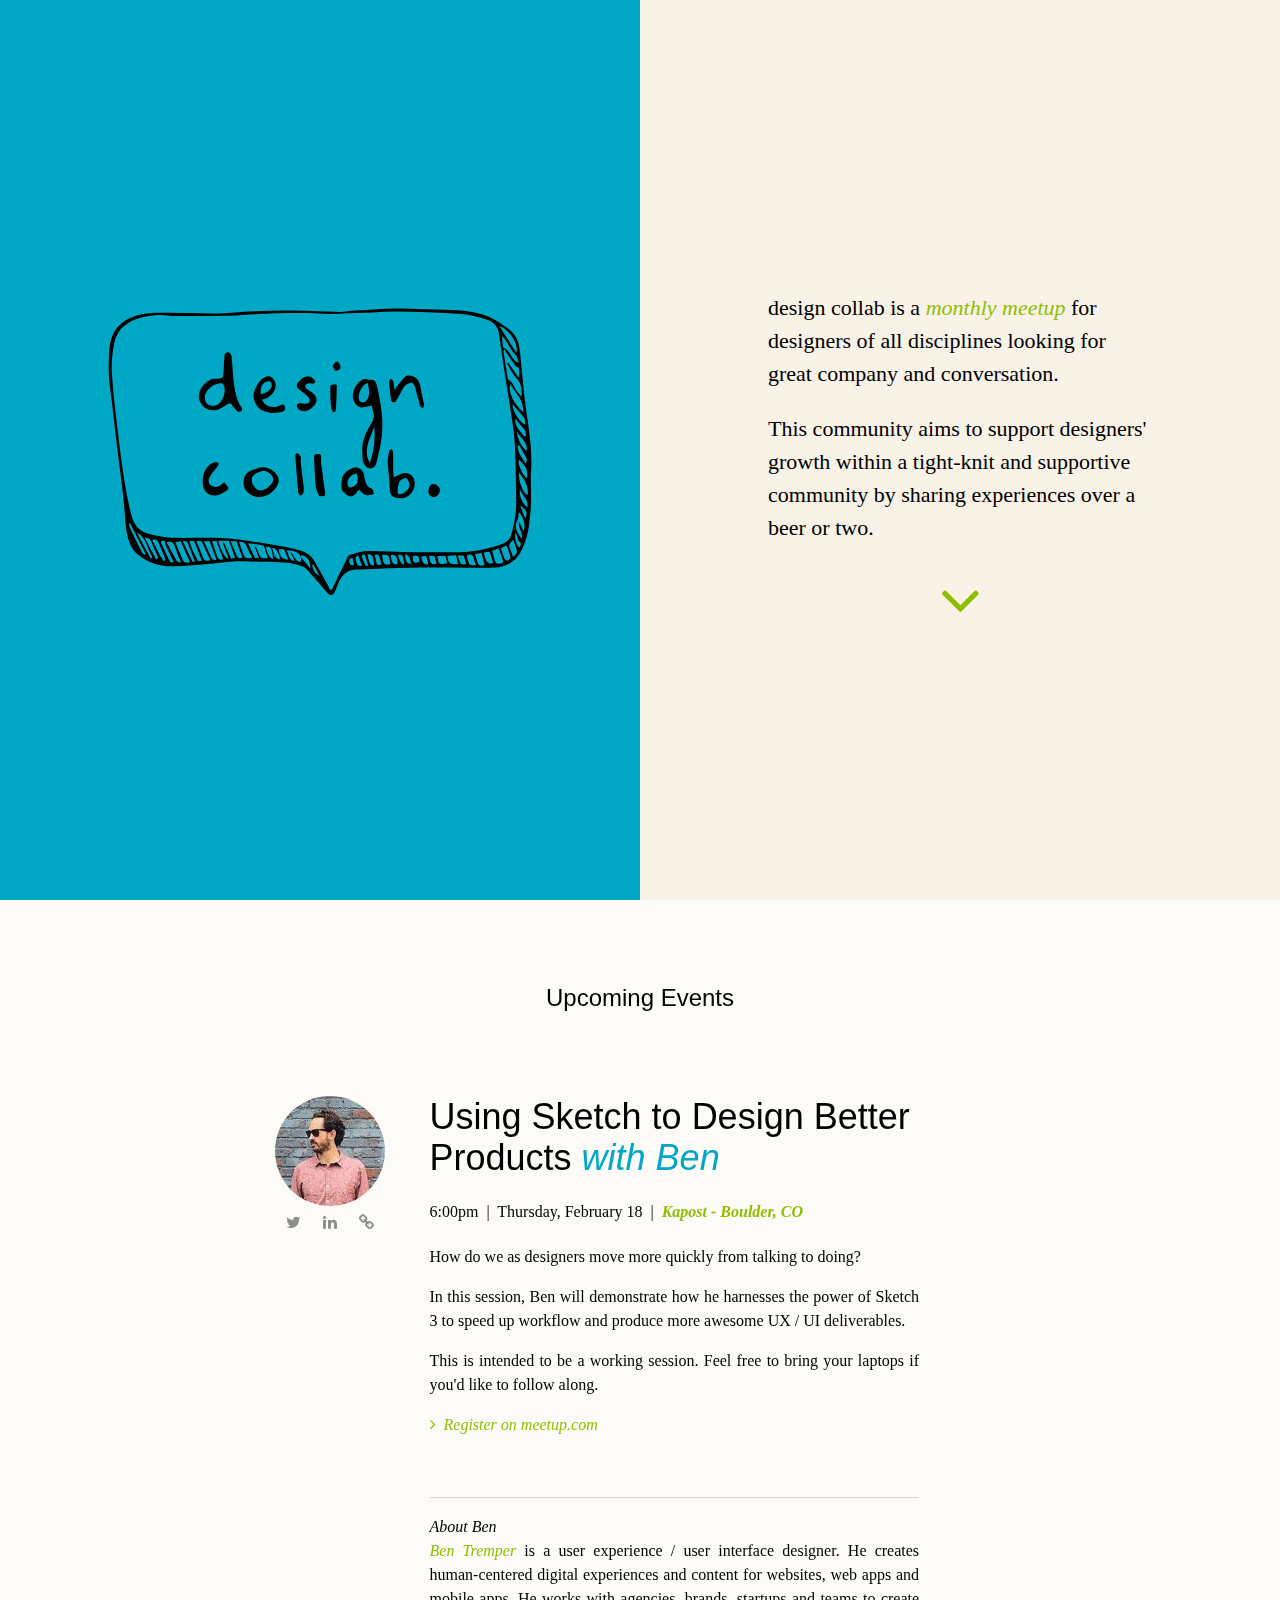
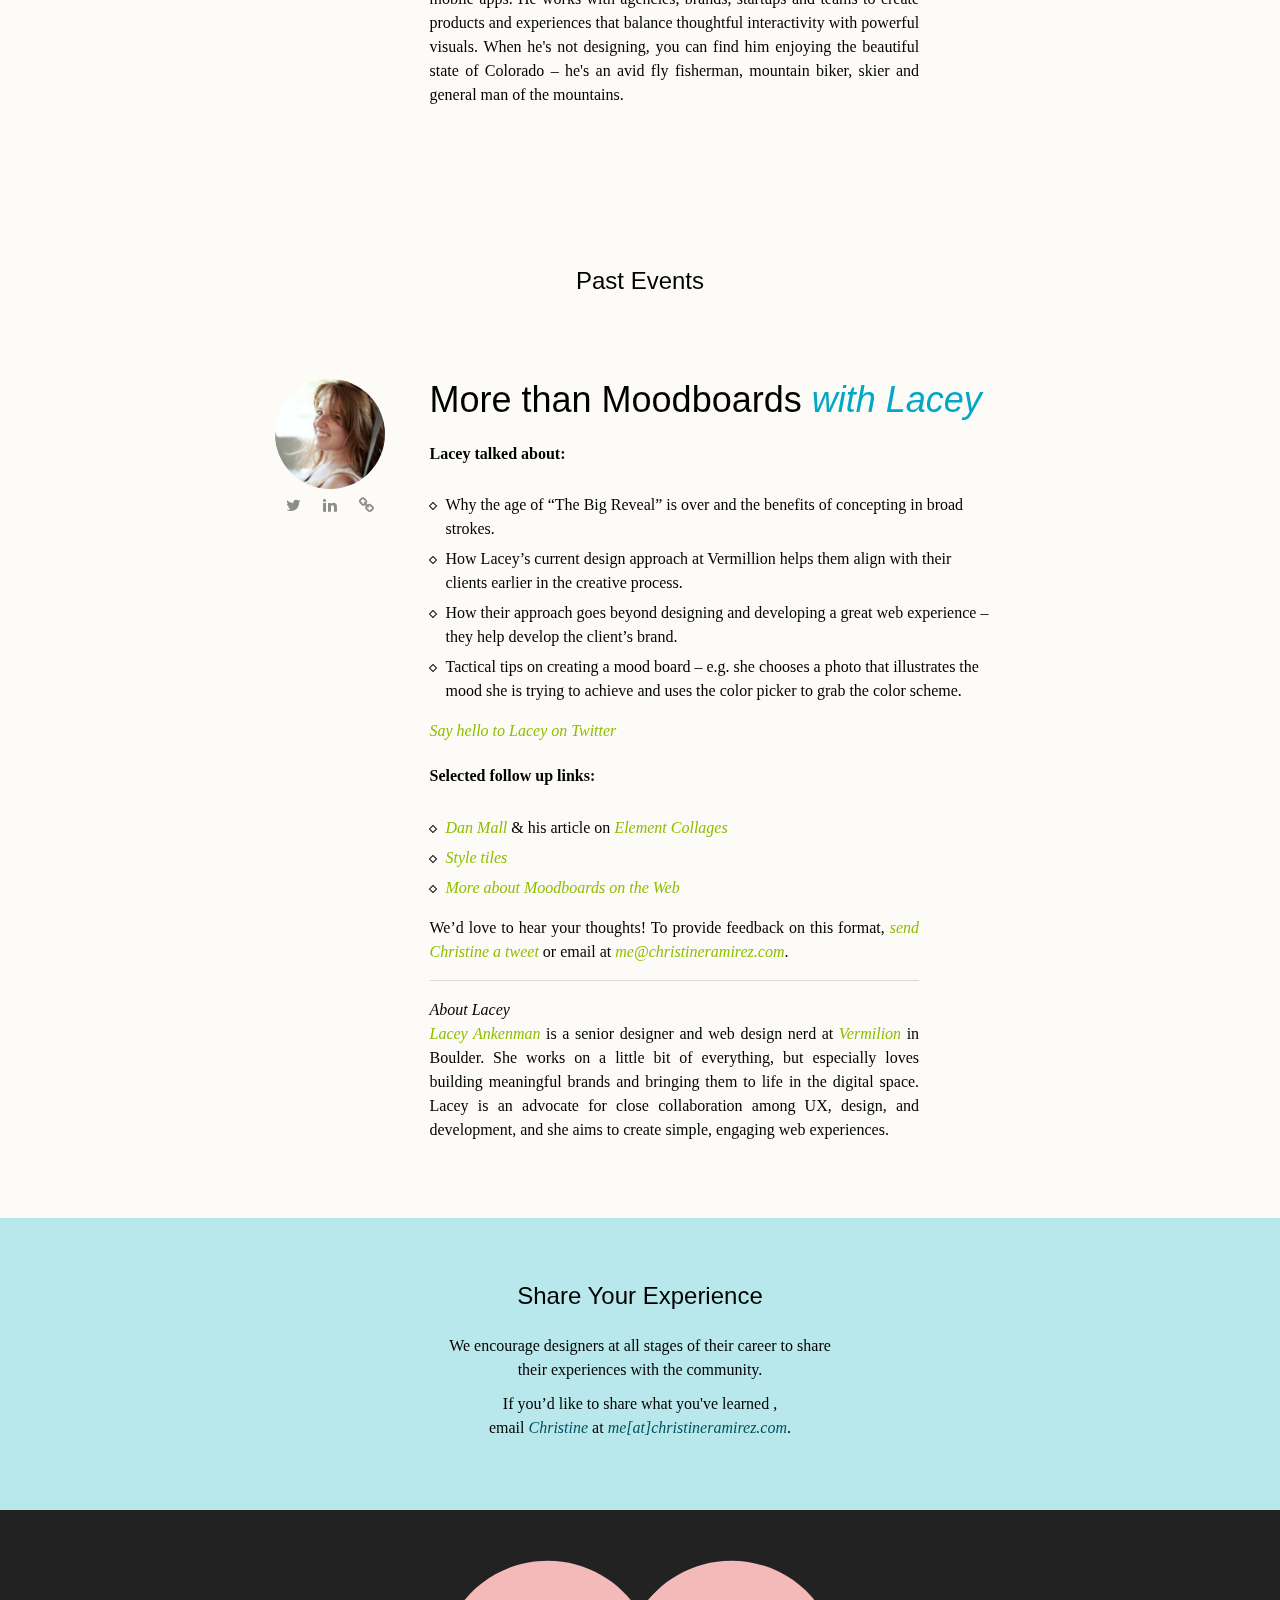
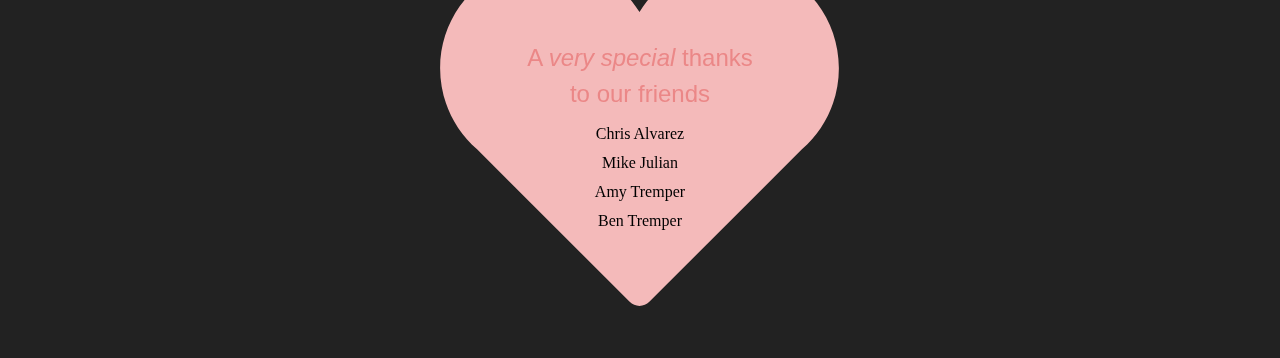
==== index.html @ 177f17eb "Post-event updates 1" ====
<!doctype html>
<html class="no-js" lang="">
    <head>
        <meta charset="utf-8">
        <meta http-equiv="x-ua-compatible" content="ie=edge">
        <title>design collab | great company &amp; conversation</title>
        <meta name="description" content="design collab is a monthly meetup for designers of all disciplines in the Boulder/Denver area looking for great company and conversation. This community aims to support designers' growth within a tight-knit and supportive community by sharing experiences over a beer or two.">
        <meta name="viewport" content="width=device-width, initial-scale=1">

        <link rel="stylesheet" href="css/vendor/normalize.min.css">
        <link rel="stylesheet" href="css/main.css">
        <link rel="stylesheet" href="https://maxcdn.bootstrapcdn.com/font-awesome/4.5.0/css/font-awesome.min.css">
        <link rel="stylesheet" href="css/vendor/jquery.fullPage.css">
        <link rel="icon" type="image/png" href="favicon.png" />

        <script src="https://use.typekit.net/rah0zye.js"></script>
        <script>try{Typekit.load({ async: true });}catch(e){}</script>

        <script src="js/vendor/modernizr-2.8.3.min.js"></script>

    </head>
    <body>
        <!--[if lt IE 8]>
            <p class="browserupgrade">You are using an <strong>outdated</strong> browser. Please <a href="http://browsehappy.com/">upgrade your browser</a> to improve your experience.</p>
        <![endif]-->

      <header class="sticky-guy visuallyhidden">
        <div class="dc-logo-sm"><img src="img/logo_designcollab_sm.svg" alt="design collab"/></div>
        <div class="meetup">
          <a href="" target="_blank">Join us on meetup.com<i class="fa fa-angle-right"></i></a>
        </div>

      </header>

      <div id="fullpage">
        <header class="section">
          <div id="dc-logo-lg"></div>
          <div id="dc-mission">
            <div class="valign">
              <p>design collab is a <a href="http://www.meetup.com/designcollab/" target="_blank">monthly meetup</a> for designers of all disciplines looking for great company and conversation.</p>
              <p>This community aims to support designers' growth within a tight-knit and supportive community by sharing experiences over a beer or two.</p>
              <a href="#schedule-list"><i class="fa fa-angle-down fa-3x"></i></a>
              </div>
          </div>
        </header>

        <div class="schedule">
          <h2 id="schedule-list">Upcoming Events</h2>

          <!-- Ben Tremper -->
          <div class="event-wrapper">
            <div class="speaker-info">
              <div class="speaker-img"><img src="img/speaker_tremper.jpeg" alt="Ben Tremper" title="Ben Tremper" width="113" height="113"></div>
              <ul class="speaker-elsewhere">
                <li><a href="https://twitter.com/bentremper?lang=en" target="_blank"><i class="fa fa-twitter" title="Twitter"></i></a></li>
                <li><a href="https://www.linkedin.com/in/bentremper" target="_blank"><i class="fa fa-linkedin" title="LinkedIn"></i></a></li>
                <li><a href="http://www.bentremper.com/" target="_blank"><i class="fa fa-link" title="Personal Site"></i></a></li>
                <!-- <li><a href="mailto:bentremper@gmail.com"><i class="fa fa-envelope" title="Email"></i></a></li> -->
              </ul>
            </div>
            <div class="event-info">
              <h3>Using Sketch to Design Better Products <span>with Ben</span></h3>
              <h4>6:00pm&nbsp;  |&nbsp; Thursday, February 18&nbsp;  |&nbsp;  <a href="https://goo.gl/maps/B1B1ngis19t" target="_blank">Kapost - Boulder, CO</a></h4>

              <p>How do we as designers move more quickly from talking to doing?</p>

              <p>In this session, Ben will demonstrate how he harnesses the power of Sketch 3 to speed up workflow and produce more awesome UX / UI deliverables.</p>

              <p>This is intended to be a working session. Feel free to bring your laptops if you'd like to follow along.</p>

              <p><a href="http://www.meetup.com/designcollab/events/227975024/" target="_blank" class="btn-register"><i class="fa fa-angle-right">  </i>Register on meetup.com</a></p>

              <hr />
              <h5>About Ben</h5>
              <p class="clear-margin-top"><a href="http://www.bentremper.com/" target="_blank">Ben Tremper</a> is a user experience / user interface designer. He creates human-centered digital experiences and content for websites, web apps and mobile apps. He works with agencies, brands, startups and teams to create products and experiences that balance thoughtful interactivity with powerful visuals. When he's not designing, you can find him enjoying the beautiful state of Colorado – he's an avid fly fisherman, mountain biker, skier and general man of the mountains.</p>
            </div>
          </div>

          <!-- Brian Haveri -->
          <!-- <div class="event-wrapper bg-strawberries">
            <div class="speaker-info">
              <div class="speaker-img"><img src="img/speaker_brian.png" alt="Brian Haveri" title="Brian Haveri" width="113" height="113"></div>
                <ul class="speaker-elsewhere">
                  <li><a href="https://twitter.com/brianhaveri" target="_blank"><i class="fa fa-twitter" title="Twitter"></i></a></li>
                  <li><a href="https://www.linkedin.com/in/haveri" target="_blank"><i class="fa fa-linkedin" title="LinkedIn"></i></a></li>
                  <li><a href="#" target="_blank"><i class="fa fa-link" title="Personal Site"></i></a></li>
                  <li><a href="mailto:"><i class="fa fa-envelope" title="Email"></i></a></li>
                </ul>
              </div>
              <div class="event-info">
                <h3 class="tbd-event">Event theme is currently baking.</h3>
                <h4>Thursday, March 24&nbsp;  |&nbsp;  TBD</h4>
                <p>Lorem ipsum dolor sit amet, consectetur adipiscing elit. In venenatis placerat lacus eget cursus. Suspendisse hendrerit aliquet faucibus.</p>
                <h5>About Brian</h5>
                <p class="clear-margin-top">Lorem ipsum dolor sit amet, consectetur adipiscing elit. In venenatis placerat lacus eget cursus. Suspendisse hendrerit aliquet faucibus.</p>
              </div>
          </div> --><!--end .event-wrapper -->
        </div><!--end .schedule -->

        <h2 id="schedule-list">Past Events</h2>

        <!-- Lacey Ankenman -->
        <div class="event-wrapper">
          <div class="speaker-info">
            <div class="speaker-img"><img src="img/speaker_lacey.jpeg" alt="Lacey Ankenman" title="Lacey Ankenman" width="113" height="113"></div>
            <ul class="speaker-elsewhere">
              <li><a href="https://twitter.com/laceydesign" target="_blank"><i class="fa fa-twitter" title="Twitter"></i></a>  </li>
              <li><a href="https://www.linkedin.com/in/lacey-ankenman-29392252" target="_blank"><i class="fa fa-linkedin" title="LinkedIn"></i></a></li>
              <li><a href="http://www.laceydesign.com/" target="_blank"><i class="fa fa-link" title="Personal Site"></i></a>
              <!-- <li><a href="mailto:"><i class="fa fa-envelope" title="Email"></i></a></li> -->
            </ul>
          </div>
          <div class="event-info">
            <h3>More than Moodboards <span>with Lacey</span></h3>

            <h4 class="strong">Lacey talked about:</h4>
            <ul class="diamond">
              <li>Why the age of “The Big Reveal” is over and the benefits of concepting in broad strokes.</li>
              <li>How Lacey’s current design approach at Vermillion helps them align with their clients earlier in the creative process.</li> 
              <li>How their approach goes beyond designing and developing a great web experience – they help develop the client’s brand.</li>
              <li>Tactical tips on creating a mood board – e.g. she chooses a photo that illustrates the mood she is trying to achieve and uses the color picker to grab the color scheme.</li>
            </ul>
            <p><a href="https://twitter.com/laceydesign" target="_blank">Say hello to Lacey on Twitter</a></p>
            <h4 class="strong">Selected follow up links:</h4>
            <ul class="diamond">
              <li><a href="http://www.danmall.com" target="_blank">Dan Mall</a> &amp; his article on <a href="http://danielmall.com/articles/rif-element-collages/" target="_blank">Element Collages</a></li>
              <li><a href="http://styletil.es/" target="_blank">Style tiles</a></li>
              <li><a href="http://www.creativebloq.com/graphic-design/mood-boards-812470" target="_blank">More about Moodboards on the Web</a></li>
            </ul>
            <p>We’d love to hear your thoughts! To provide feedback on this format, <a href="https://twitter.com/stylefunky" target="_blank">send Christine a tweet</a> or email at <a href="mailto:me@christineramirez.com" target="_blank">me@christineramirez.com</a>.</p>
            <hr />
            <h5>About Lacey</h5>
            <p class="clear-margin-top"><a href="http://www.laceydesign.com/" target="_blank">Lacey Ankenman</a> is a senior designer and web design nerd at <a href="http://www.vermilion.com/" target="_blank">Vermilion</a> in Boulder. She works on a little bit of everything, but especially loves building meaningful brands and bringing them to life in the digital space. Lacey is an advocate for close collaboration among UX, design, and development, and she aims to create simple, engaging web experiences.</p>

          </div>
        </div>

        <div class="share-yours">
          <h2>Share Your Experience</h2>
          <p>We encourage designers at all stages of their career to share their experiences with the community.</p>
          <p>If you’d like to share what you've learned , <br />email <a href="http://www.twitter.com/stylefunky" target="_blank">Christine</a> at <a href="mailto:me@christineramirez.com">me[at]christineramirez.com</a>. </p>
        </div>

        <div class="special-thanks">
          <h2>A <span class="italic">very special</span> thanks to our friends</h2>
          <div class="friends-list">
            <hr />
            <ul>
              <li>Chris Alvarez</li>
              <li>Mike Julian</li>
              <li>Amy Tremper</li>
              <li>Ben Tremper</li>
            </ul>
            <hr />
          </div>
        </div>
    </div><!--end #fullpage -->

    <script src="https://ajax.googleapis.com/ajax/libs/jquery/1.11.3/jquery.min.js"></script>
    <script>window.jQuery || document.write('<script src="js/vendor/jquery-1.11.3.min.js"><\/script>')</script>
    <script type="text/javascript" src="js/vendor/jquery.fullPage.min.js"></script>
    <script type="text/javascript">
      $(document).ready(function() {
        $('#fullpage').fullpage({
        responsiveHeight: 600,
        autoScrolling: false,
        fitToSection: false
        });
      });
    </script>
    <script src="js/plugins.js"></script>
    <script src="js/main.js"></script>

    <script>
      (function(b,o,i,l,e,r){b.GoogleAnalyticsObject=l;b[l]||(b[l]=
      function(){(b[l].q=b[l].q||[]).push(arguments)});b[l].l=+new Date;
      e=o.createElement(i);r=o.getElementsByTagName(i)[0];
      e.src='https://www.google-analytics.com/analytics.js';
      r.parentNode.insertBefore(e,r)}(window,document,'script','ga'));
      ga('create','UA-71807936-1','auto');ga('send','pageview');
    </script>
    </body>
</html>
---- css/main.css ----
html {
  font-size: 62.5%;
  line-height: 1.4; }

h1, h2, h4 {
  font-family: "soleil", Helvetica, Arial, sans-serif; }

h1 {
  font-size: 4.2rem;
  line-height: 1.25; }

h2 {
  font-size: 2.4rem;
  text-align: center;
  font-weight: 400; }

h3 {
  font-size: 3.6rem;
  font-family: "ff-tisa-sans-web-pro", Helvetica, Arial, sans-serif;
  line-height: 1.15; }

h4 {
  font-size: 1.6rem;
  font-family: "ff-tisa-web-pro", Georgia, Times, serif;
  font-weight: 400; }

h5 {
  font-size: 1.6rem;
  font-weight: 400;
  font-style: italic; }

body {
  font-family: "ff-tisa-web-pro", Georgia, Times, serif;
  font-size: 1.6rem; }

i {
  margin-right: 8px; }

.strong {
  font-weight: 600; }

ul {
  list-style: none;
  margin: 0;
  padding: 0; }

ul.diamond {
  margin: 0;
  padding: 0 1em;
  list-style: none; }
  ul.diamond li:before {
    position: relative;
    content: "";
    display: block;
    height: 4px;
    width: 4px;
    -moz-transform: rotate(45deg);
    -webkit-transform: rotate(45deg);
    -ms-transform: rotate(45deg);
    -o-transform: rotate(45deg);
    border: 1px solid #101010;
    left: -1em;
    top: 1em; }

/*! HTML5 Boilerplate v5.0 | MIT License | http://h5bp.com/ */
::-moz-selection {
  background: #f3ea41;
  color: #222;
  text-shadow: none; }

::selection {
  background: #f3ea41;
  color: #222;
  text-shadow: none; }

hr {
  display: block;
  height: 1px;
  border: 0;
  border-top: 1px solid rgba(140, 140, 140, 0.3);
  margin: 1em 0;
  padding: 0; }

audio,
canvas,
iframe,
img,
svg,
video {
  vertical-align: middle; }

fieldset, figure {
  border: 0;
  margin: 0;
  padding: 0; }

textarea {
  resize: vertical; }

.browserupgrade {
  margin: 0.2em 0;
  background: #ccc;
  color: #000;
  padding: 0.2em 0; }

:focus {
  outline: #ccc; }

a {
  text-decoration: none; }

body {
  background-color: #fdfbf7;
  line-height: 1.5; }

.sticky-guy {
  z-index: 50;
  width: 100%;
  height: 60px;
  position: fixed;
  top: 0;
  left: 0;
  text-align: center;
  transition: 0.2s top cubic-bezier(0.3, 0.73, 0.3, 0.74); }
  .sticky-guy .dc-logo-sm {
    background-color: #00A8C6;
    width: 50%;
    float: left;
    height: 100%; }
    .sticky-guy .dc-logo-sm img {
      margin: 2rem auto 0; }
  .sticky-guy .meetup {
    background-color: #F9F2E7;
    width: 50%;
    float: left;
    height: 100%; }
    .sticky-guy .meetup a {
      display: block;
      font-weight: normal;
      color: #101010;
      font-size: 1.4rem;
      line-height: 6rem;
      width: 100%;
      height: 100%; }
    .sticky-guy .meetup a:hover {
      color: #00A8C6; }
    .sticky-guy .meetup i {
      margin: 0 0 0 1rem; }

.wrapper {
  width: 90%;
  margin: 0 5%; }

a {
  color: #8FBE00;
  font-style: italic; }
  a:hover {
    transition: color 0.3s ease-in-out;
    -moz-transition: color 0.3s ease-in-out;
    -webkit-transition: color 0.3s ease-in-out;
    color: #00A8C6; }

.btn-primary {
  border: 2px solid gold;
  background-color: none;
  -webkit-border-radius: 3px;
  -moz-border-radius: 3px;
  border-radius: 3px;
  padding: 8px 20px;
  font-size: 13px;
  color: gold;
  text-decoration: none;
  transition: background 0.25s ease-in-out;
  -moz-transition: background 0.25s ease-in-out;
  -webkit-transition: background 0.25s ease-in-out; }
  .btn-primary:hover {
    background-color: #f3ea41;
    color: #222;
    border-color: #f3ea41; }
  .btn-primary:active {
    background-color: #dacf0e; }

.btn-register {
  margin-bottom: 60px;
  display: block; }

.disabled-link, .disabled-link:hover {
  color: #8c8c8c; }

.bg-watermelon {
  background: #fff url("../img/bg_watermelon.png") repeat;
  /*   background-size: 800px auto;  */ }

.bg-pineapples {
  background: #fff url("../img/bg_pineapples.png") repeat;
  /*   background-size: 60%;  */ }

.bg-strawberries {
  background: #fff url("../img/bg_strawberries.png") repeat;
  /*   background-size: 70%;  */ }

.bg-bananas {
  background: #fff url("../img/bg_bananas.png") repeat;
  /*   background-size: 60%;  */ }

h2 {
  margin-top: 8rem; }

#dc-logo-lg {
  float: left;
  width: 50%;
  height: 100%;
  background: #00A8C6 url("../img/logo_designcollab.svg") no-repeat center 50%;
  background-size: 67%; }

.section {
  z-index: 100; }

#dc-mission {
  float: right;
  height: 100%;
  background-color: #F9F2E7;
  display: table;
  width: 50%; }
  #dc-mission .valign {
    margin: auto;
    padding: 0 20%;
    display: table-cell;
    vertical-align: middle;
    font-size: 2.2rem;
    line-height: 1.5; }
  #dc-mission i {
    width: 100%;
    text-align: center; }

.event-wrapper {
  display: -webkit-box;
  display: -moz-box;
  display: -ms-flexbox;
  display: -webkit-flex;
  display: flex;
  flex-wrap: nowrap;
  -ms-flex-wrap: nowrap;
  -webkit-flex-wrap: nowrap;
  -webkit-justify-content: center;
  justify-content: center;
  padding: 60px 0; }

.speaker-info {
  margin-right: 3rem; }
  .speaker-info img {
    -webkit-border-radius: 50%;
    -moz-border-radius: 50%;
    border-radius: 50%;
    margin-bottom: 5px;
    width: 110px;
    height: 110px; }

.event-info {
  margin-left: 15px;
  width: 45%; }
  .event-info h3 {
    margin: 0;
    font-weight: 400; }
    .event-info h3 span {
      font-style: italic;
      color: #00A8C6; }
  .event-info h3.tbd-event {
    color: #8c8c8c; }
  .event-info p {
    text-align: justify;
    width: 85%; }
  .event-info hr {
    width: 85%; }
  .event-info h5 {
    margin: 0; }
  .event-info h4 a {
    font-weight: 700; }

.speaker-elsewhere {
  text-align: center;
  display: -webkit-box;
  display: -moz-box;
  display: -ms-flexbox;
  display: -webkit-flex;
  display: flex;
  -webkit-justify-content: space-around;
  justify-content: space-around; }
  .speaker-elsewhere a {
    color: #8c8c8c; }
    .speaker-elsewhere a:hover {
      color: #8FBE00; }
    .speaker-elsewhere a i {
      margin-right: 0; }

.share-yours {
  background-color: #b8e8ec;
  padding: 6rem 0;
  text-align: center; }
  .share-yours h2 {
    margin: 0 0 20px 0; }
  .share-yours p {
    width: 40rem;
    margin: 1rem auto 1rem; }
  .share-yours a {
    color: #005160; }
  .share-yours a:hover {
    color: #222; }

.special-thanks {
  padding: 12rem 0 12rem;
  background: #222 url("../img/bg_heart.svg") no-repeat center;
  background-size: 40rem;
  text-align: center; }
  .special-thanks h2 {
    width: 25rem;
    margin: 1rem auto 1rem;
    color: #EB8787; }
  .special-thanks .friends-list {
    display: -webkit-box;
    display: -moz-box;
    display: -ms-flexbox;
    display: -webkit-flex;
    display: flex;
    -webkit-justify-content: space-around;
    justify-content: space-around; }
  .special-thanks li {
    margin-bottom: .5rem; }
  .special-thanks hr {
    display: block;
    border-top: 2px solid #EB8787;
    margin: 0; }

.hidden {
  display: none !important;
  visibility: hidden; }

.visuallyhidden {
  border: 0;
  clip: rect(0 0 0 0);
  height: 1px;
  margin: -1px;
  overflow: hidden;
  padding: 0;
  position: absolute;
  width: 1px; }

.visuallyhidden.focusable:active,
.visuallyhidden.focusable:focus {
  clip: auto;
  height: auto;
  margin: 0;
  overflow: visible;
  position: static;
  width: auto; }

.invisible {
  visibility: hidden; }

.clearfix:before,
.clearfix:after {
  content: " ";
  display: table; }

.clearfix:after {
  clear: both; }

.clearfix {
  *zoom: 1; }

.normal {
  font-weight: 400; }

.italic {
  font-style: italic; }

.clear-margin-top {
  margin-top: 0; }

@media only screen and (min-width: 768px) and (max-width: 1024px) {
  #dc-logo-lg {
    width: 100%;
    height: 60%;
    background-size: 50%;
    background-position: center 60%;
    float: none;
    display: block;
    position: relative; }

  #dc-mission {
    float: none;
    height: 20%;
    width: 100%; }
    #dc-mission .valign {
      text-align: justify;
      padding: 3% 20%;
      font-size: 2rem; }
    #dc-mission .valign p {
      margin-bottom: 1rem; }

  .event-wrapper p, .event-wrapper hr {
    width: 100%; } }
@media only screen and (min-width: 320px) and (max-width: 767px) {
  #dc-logo-lg {
    width: 100%;
    height: 50%;
    background-size: 65%;
    background-position: center;
    float: none; }

  #dc-mission {
    float: none;
    height: 50%;
    width: 100%; }
    #dc-mission .valign {
      text-align: justify;
      padding: 5% 15%;
      font-size: 1.5rem; }
    #dc-mission .valign p {
      margin-bottom: 1rem; }

  .event-wrapper {
    flex-wrap: wrap;
    -ms-flex-wrap: wrap;
    -webkit-flex-wrap: wrap; }
    .event-wrapper .speaker-info {
      width: 100%;
      margin: 0 0 3rem 0;
      display: -webkit-box;
      display: -moz-box;
      display: -ms-flexbox;
      display: -webkit-flex;
      display: flex;
      -webkit-justify-content: center;
      justify-content: center; }
    .event-wrapper .speaker-info img {
      width: 120px;
      height: 120px; }
    .event-wrapper .speaker-elsewhere {
      display: none; }
    .event-wrapper .event-info {
      width: 100%;
      margin: 0 10%; }
    .event-wrapper .event-info h3 {
      font-size: 2.75rem;
      text-align: center; }
    .event-wrapper .event-info h4 {
      text-align: center; }
    .event-wrapper .event-info h5 {
      text-align: center;
      margin: 1rem 0; }
    .event-wrapper p, .event-wrapper hr {
      width: 100%;
      font-size: 1.5rem; }

  .share-yours {
    padding: 6rem 10%;
    text-align: justify; }

  .share-yours p {
    width: 100%;
    font-size: 1.5rem; }

  .special-thanks {
    background-size: 35rem; } }
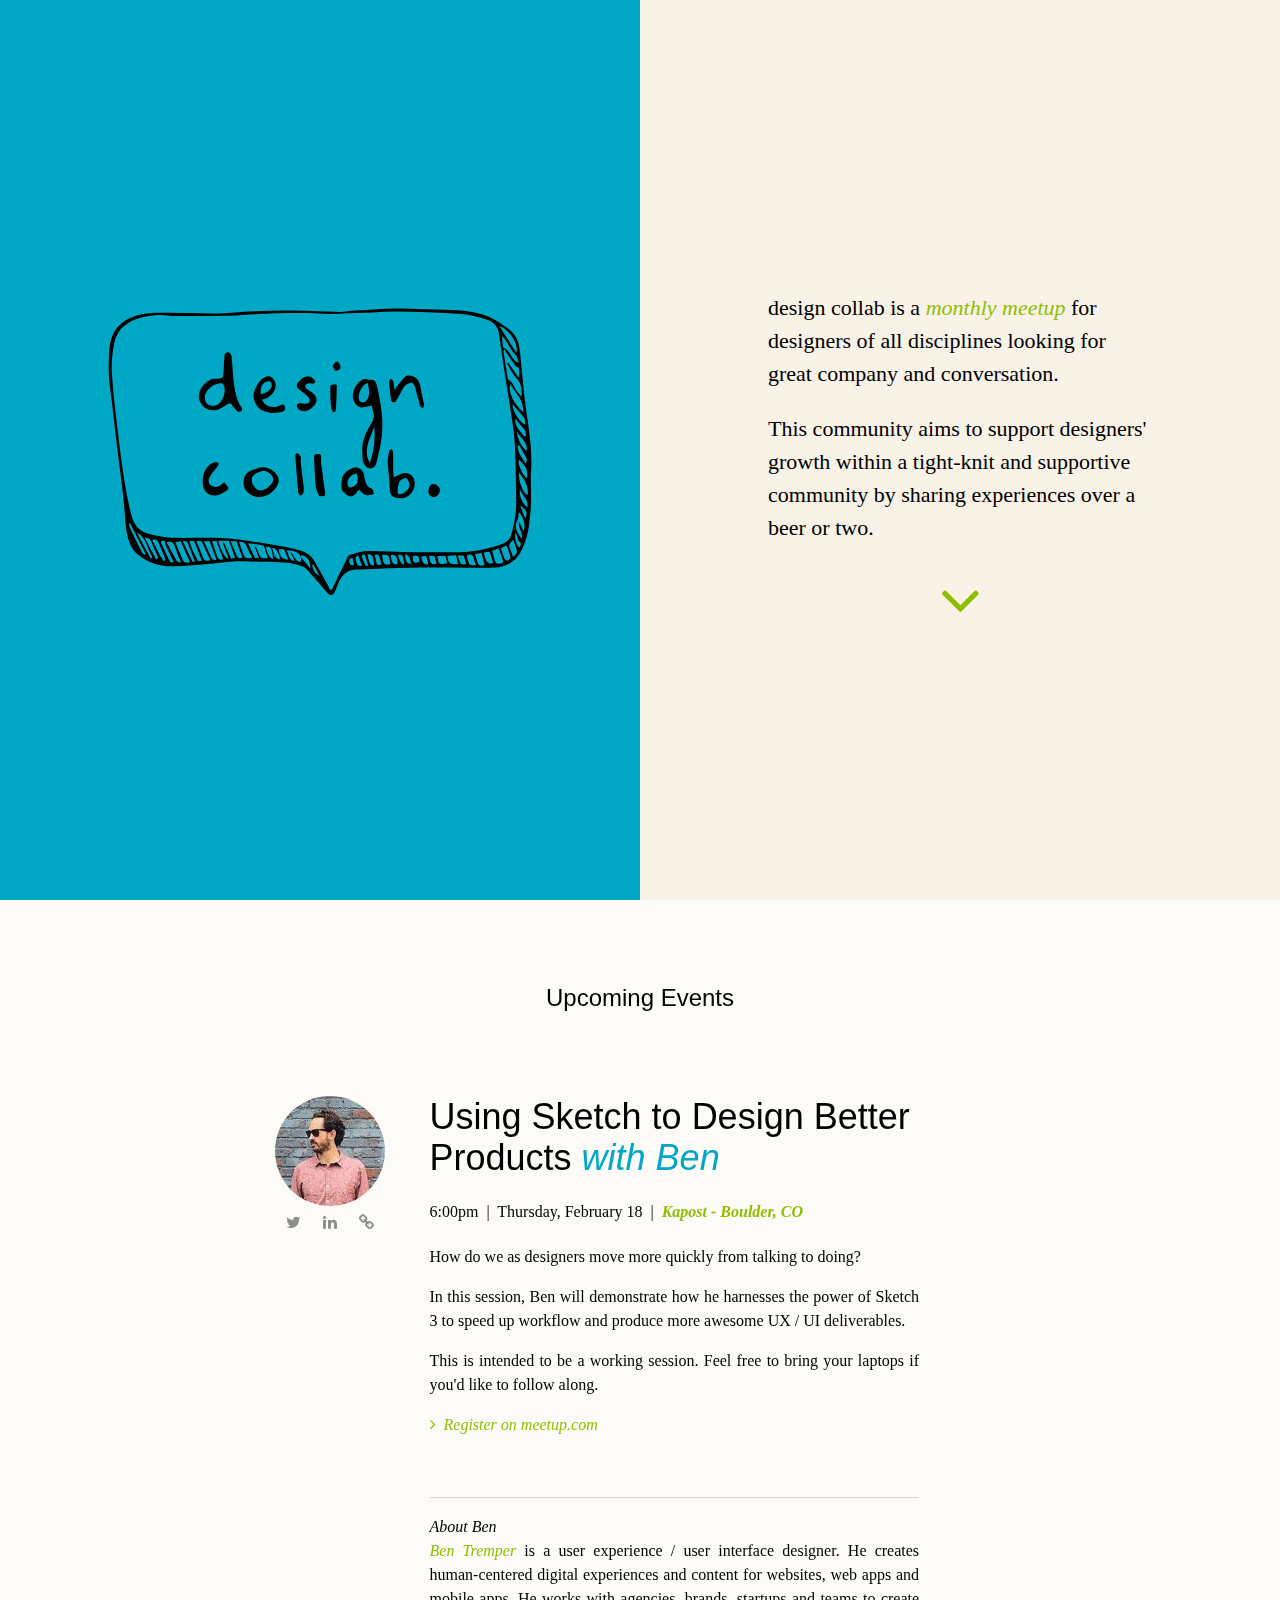
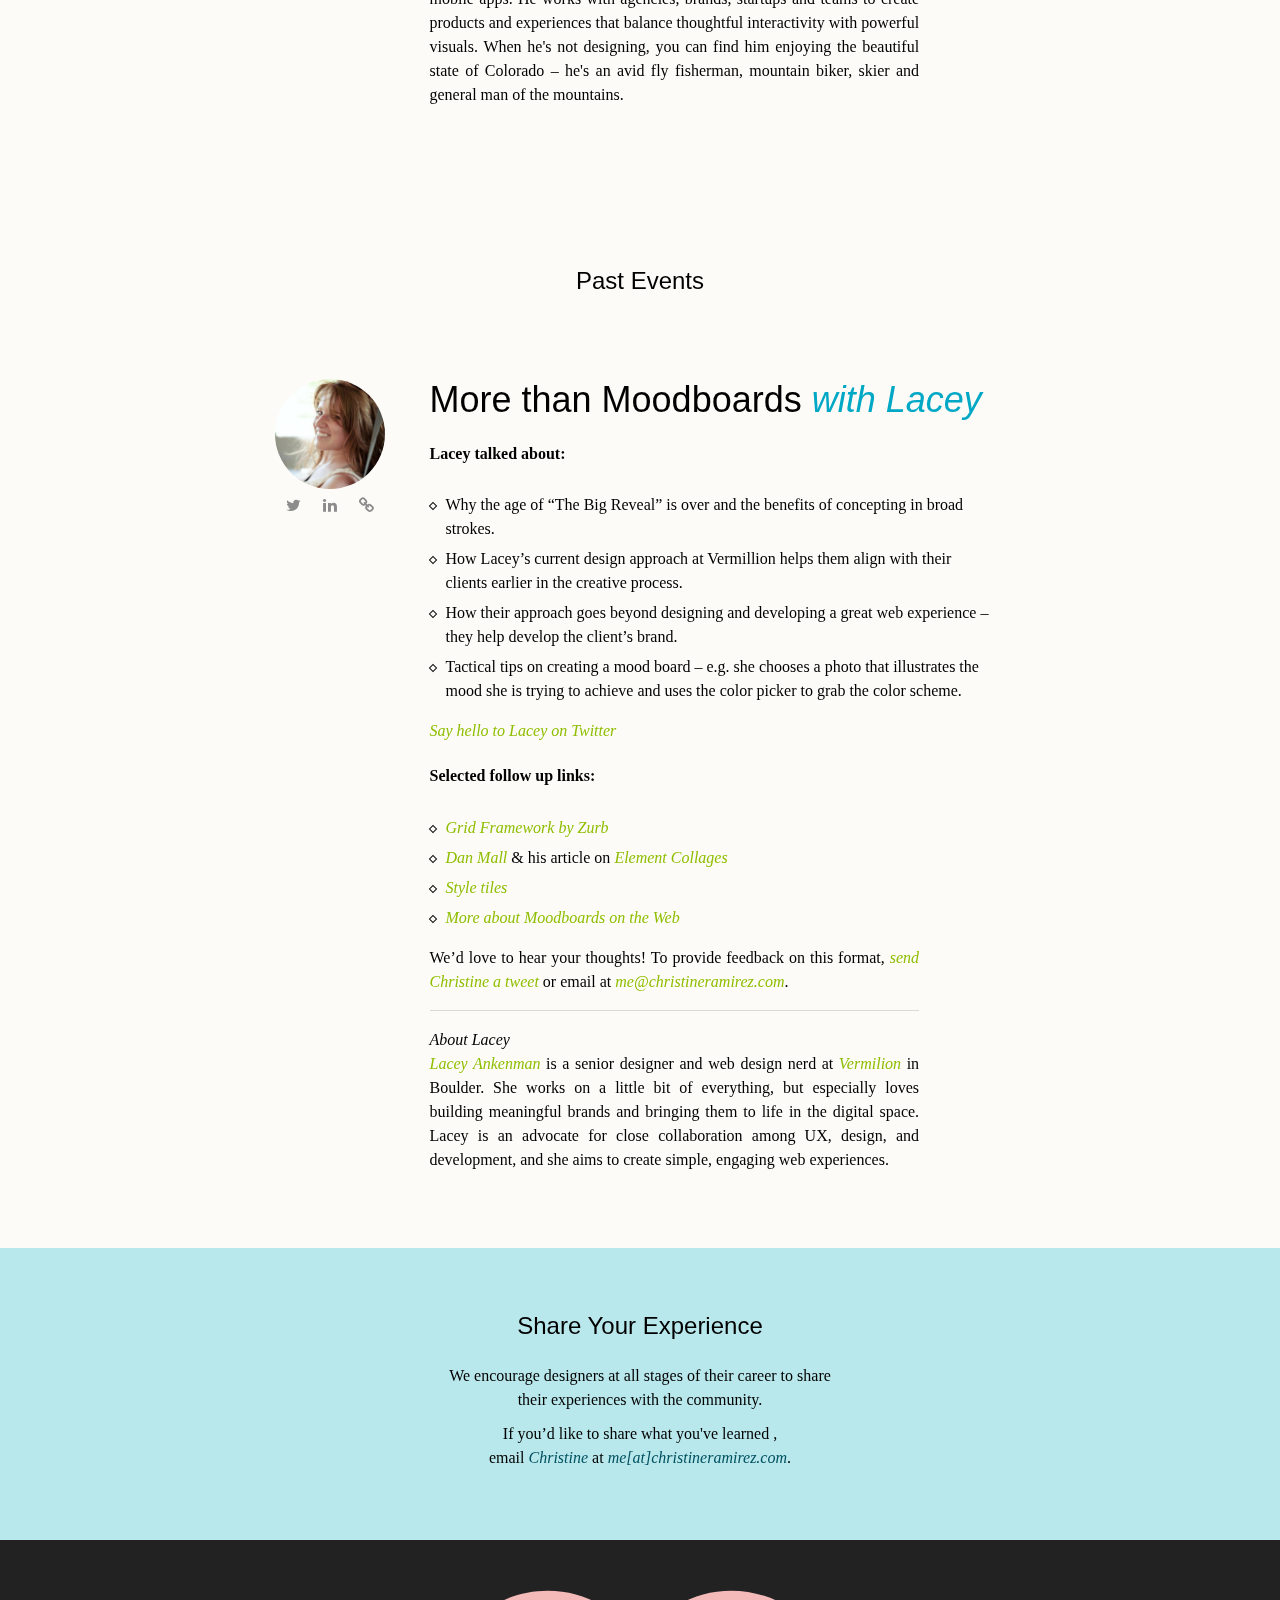
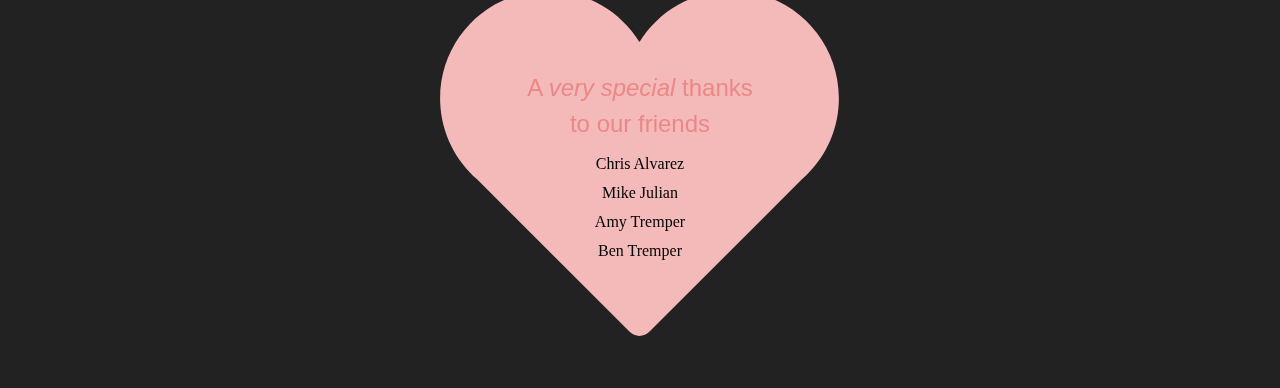
==== commit 6f997e7a: "Add link from Lacey" ====
--- a/index.html
+++ b/index.html
@@ -116,13 +116,14 @@
             <h4 class="strong">Lacey talked about:</h4>
             <ul class="diamond">
               <li>Why the age of “The Big Reveal” is over and the benefits of concepting in broad strokes.</li>
-              <li>How Lacey’s current design approach at Vermillion helps them align with their clients earlier in the creative process.</li> 
+              <li>How Lacey’s current design approach at Vermillion helps them align with their clients earlier in the creative process.</li>
               <li>How their approach goes beyond designing and developing a great web experience – they help develop the client’s brand.</li>
               <li>Tactical tips on creating a mood board – e.g. she chooses a photo that illustrates the mood she is trying to achieve and uses the color picker to grab the color scheme.</li>
             </ul>
             <p><a href="https://twitter.com/laceydesign" target="_blank">Say hello to Lacey on Twitter</a></p>
             <h4 class="strong">Selected follow up links:</h4>
             <ul class="diamond">
+              <li><a href="http://foundation.zurb.com/sites/docs/v/5.5.3/components/grid.html" target="_blank">Grid Framework by Zurb</a></li>
               <li><a href="http://www.danmall.com" target="_blank">Dan Mall</a> &amp; his article on <a href="http://danielmall.com/articles/rif-element-collages/" target="_blank">Element Collages</a></li>
               <li><a href="http://styletil.es/" target="_blank">Style tiles</a></li>
               <li><a href="http://www.creativebloq.com/graphic-design/mood-boards-812470" target="_blank">More about Moodboards on the Web</a></li>
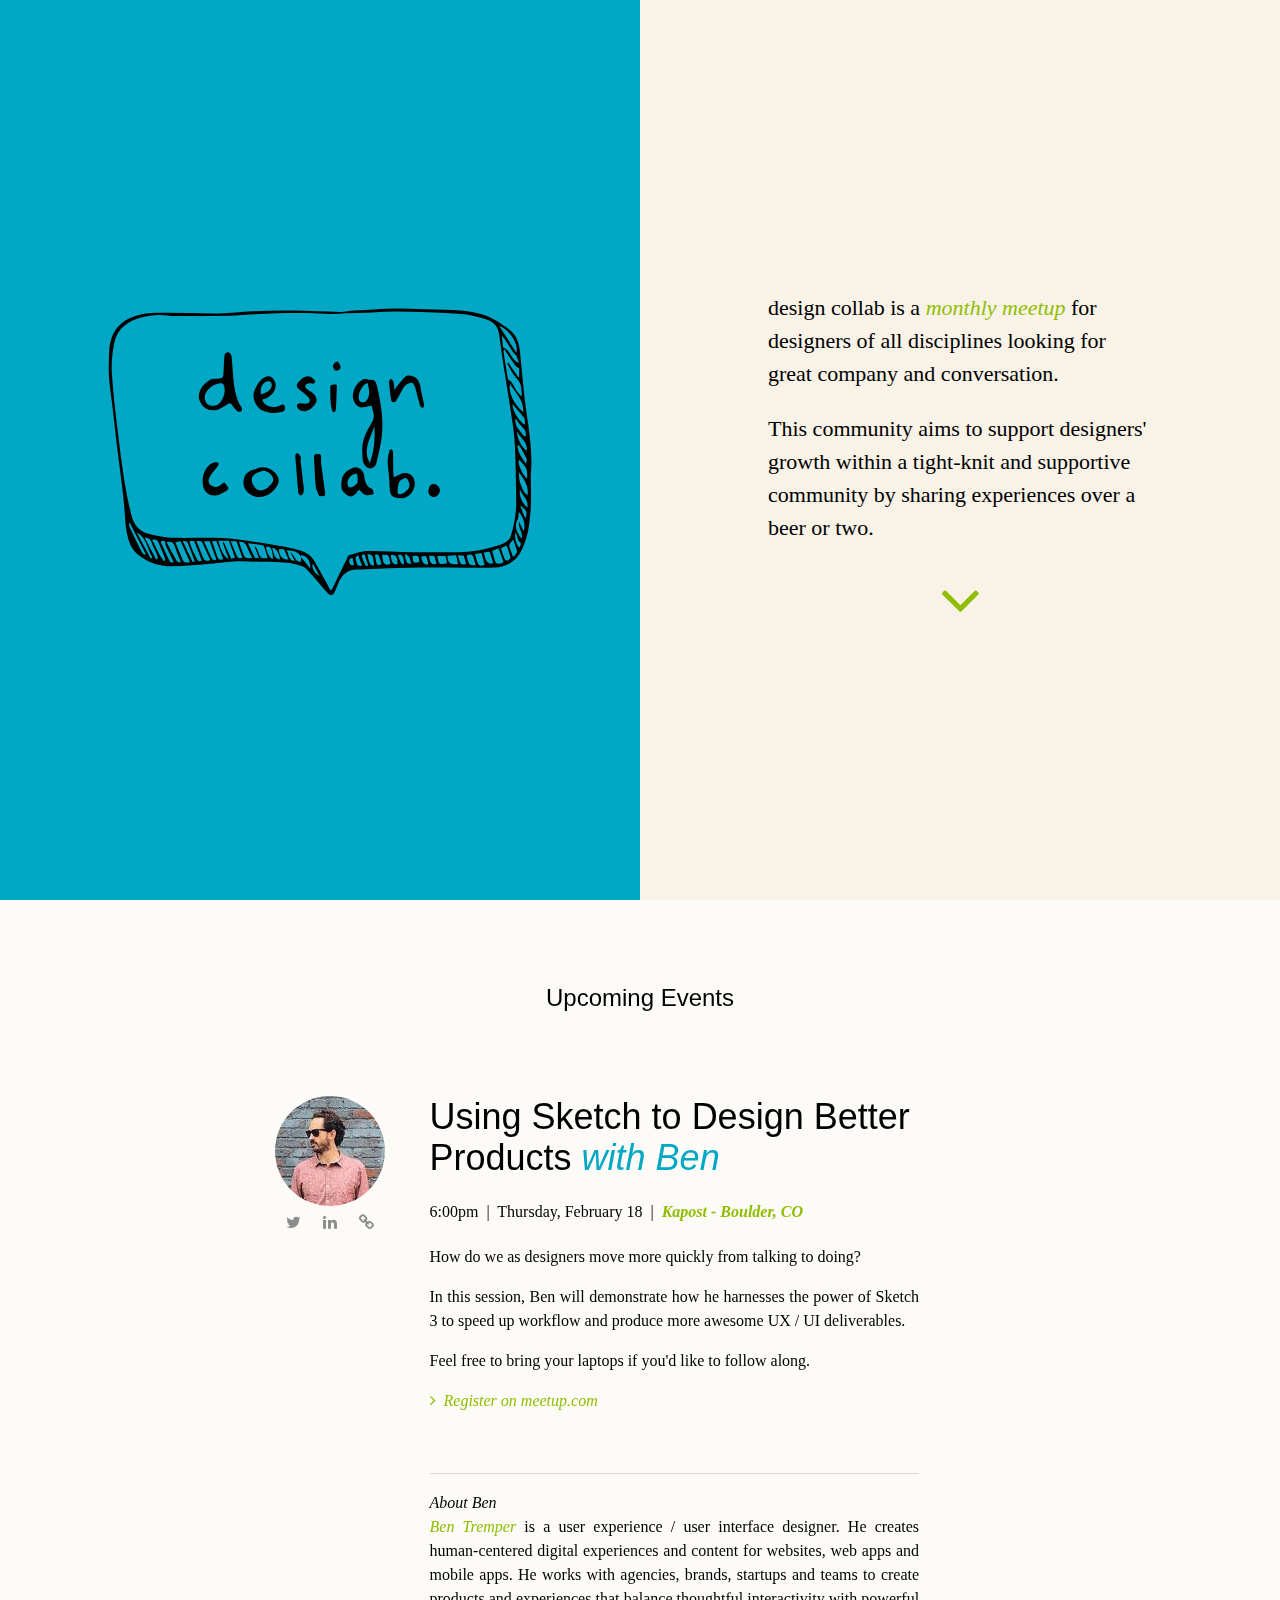
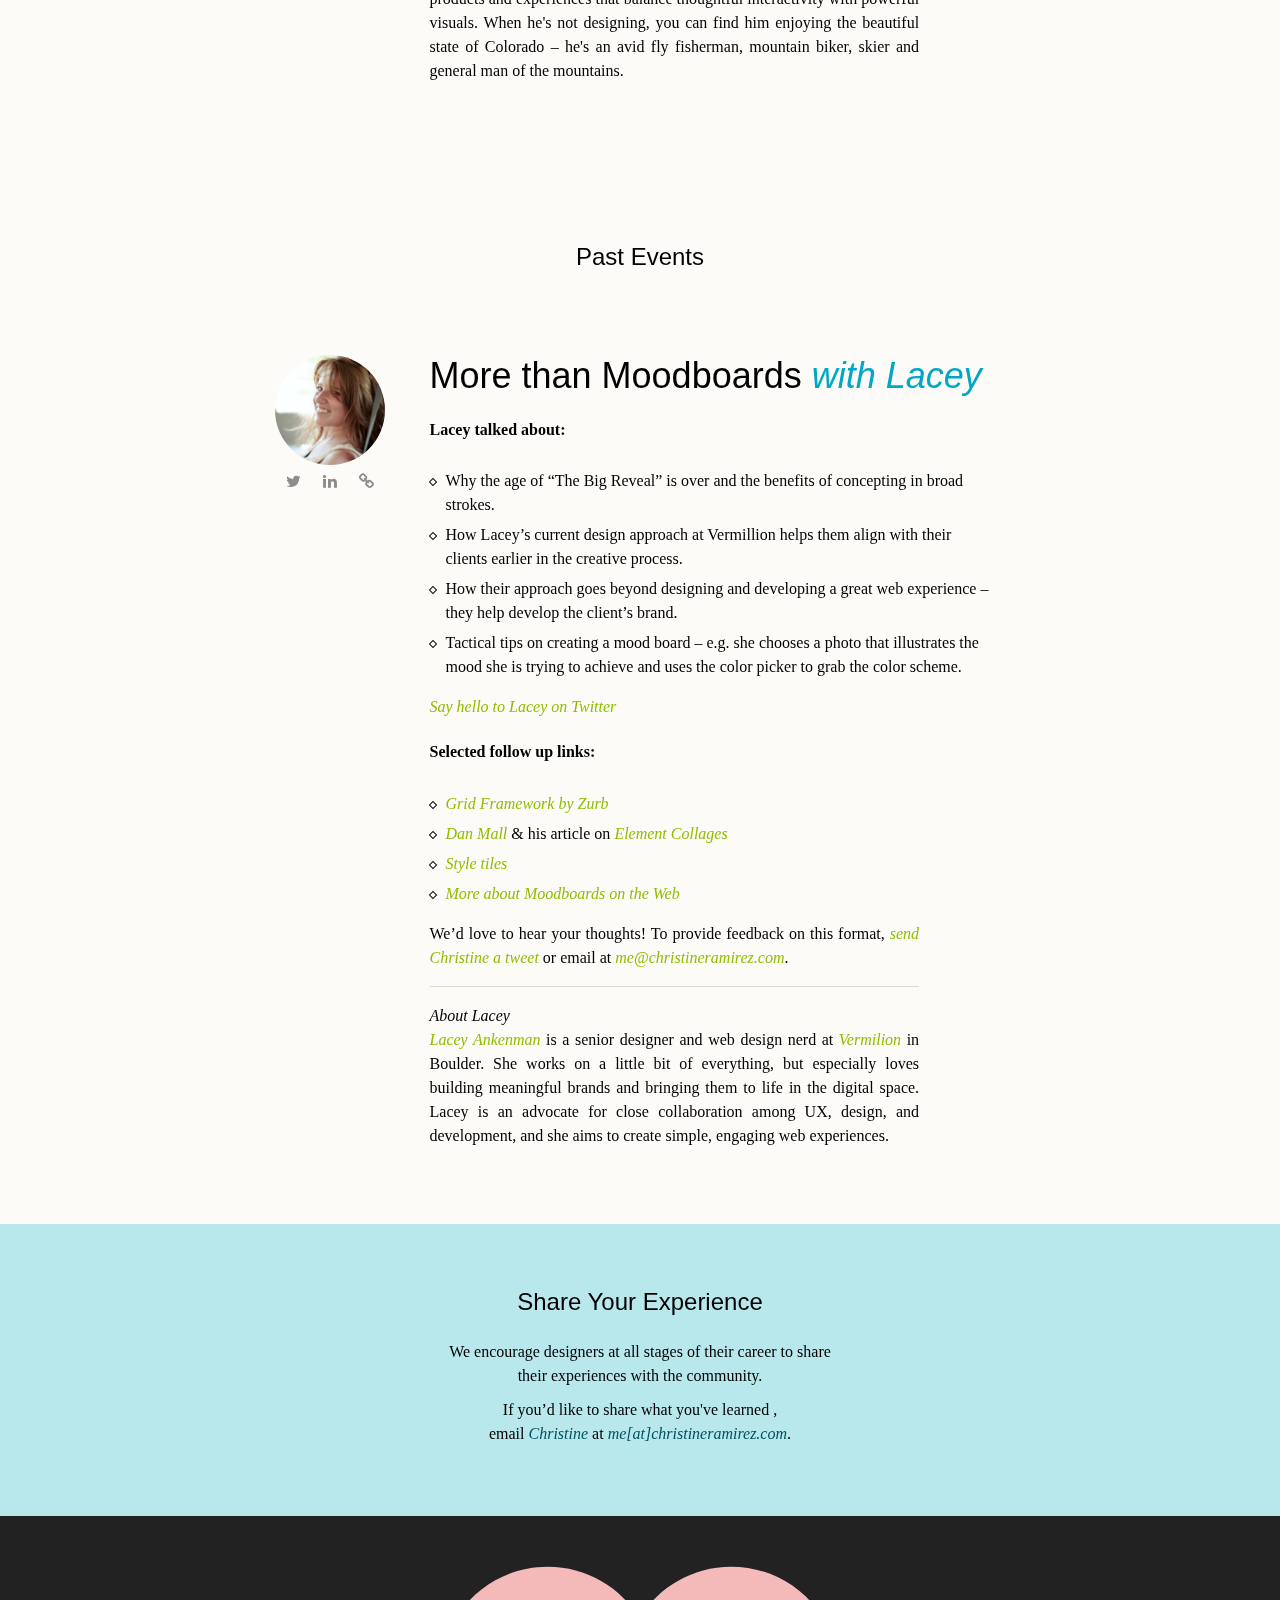
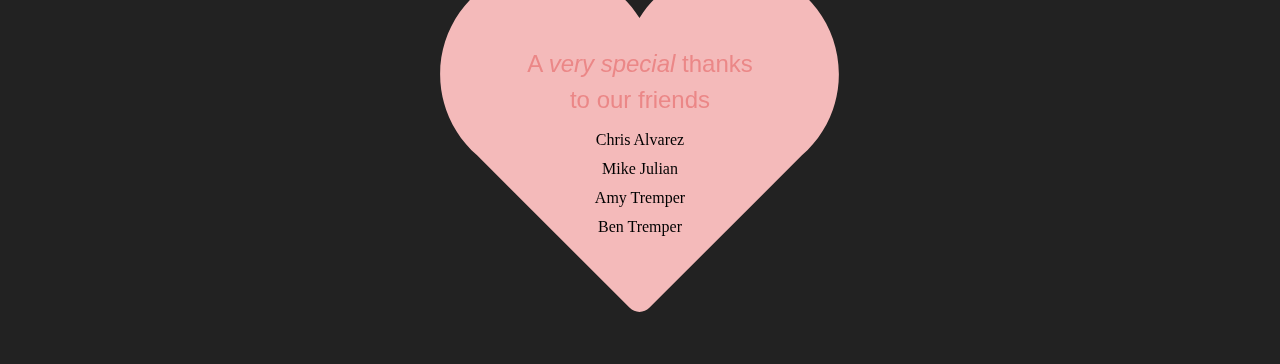
==== commit 35eea3ba: "Event description update for Ben's talk" ====
--- a/index.html
+++ b/index.html
@@ -66,7 +66,7 @@
 
               <p>In this session, Ben will demonstrate how he harnesses the power of Sketch 3 to speed up workflow and produce more awesome UX / UI deliverables.</p>
 
-              <p>This is intended to be a working session. Feel free to bring your laptops if you'd like to follow along.</p>
+              <p>Feel free to bring your laptops if you'd like to follow along.</p>
 
               <p><a href="http://www.meetup.com/designcollab/events/227975024/" target="_blank" class="btn-register"><i class="fa fa-angle-right">  </i>Register on meetup.com</a></p>
 
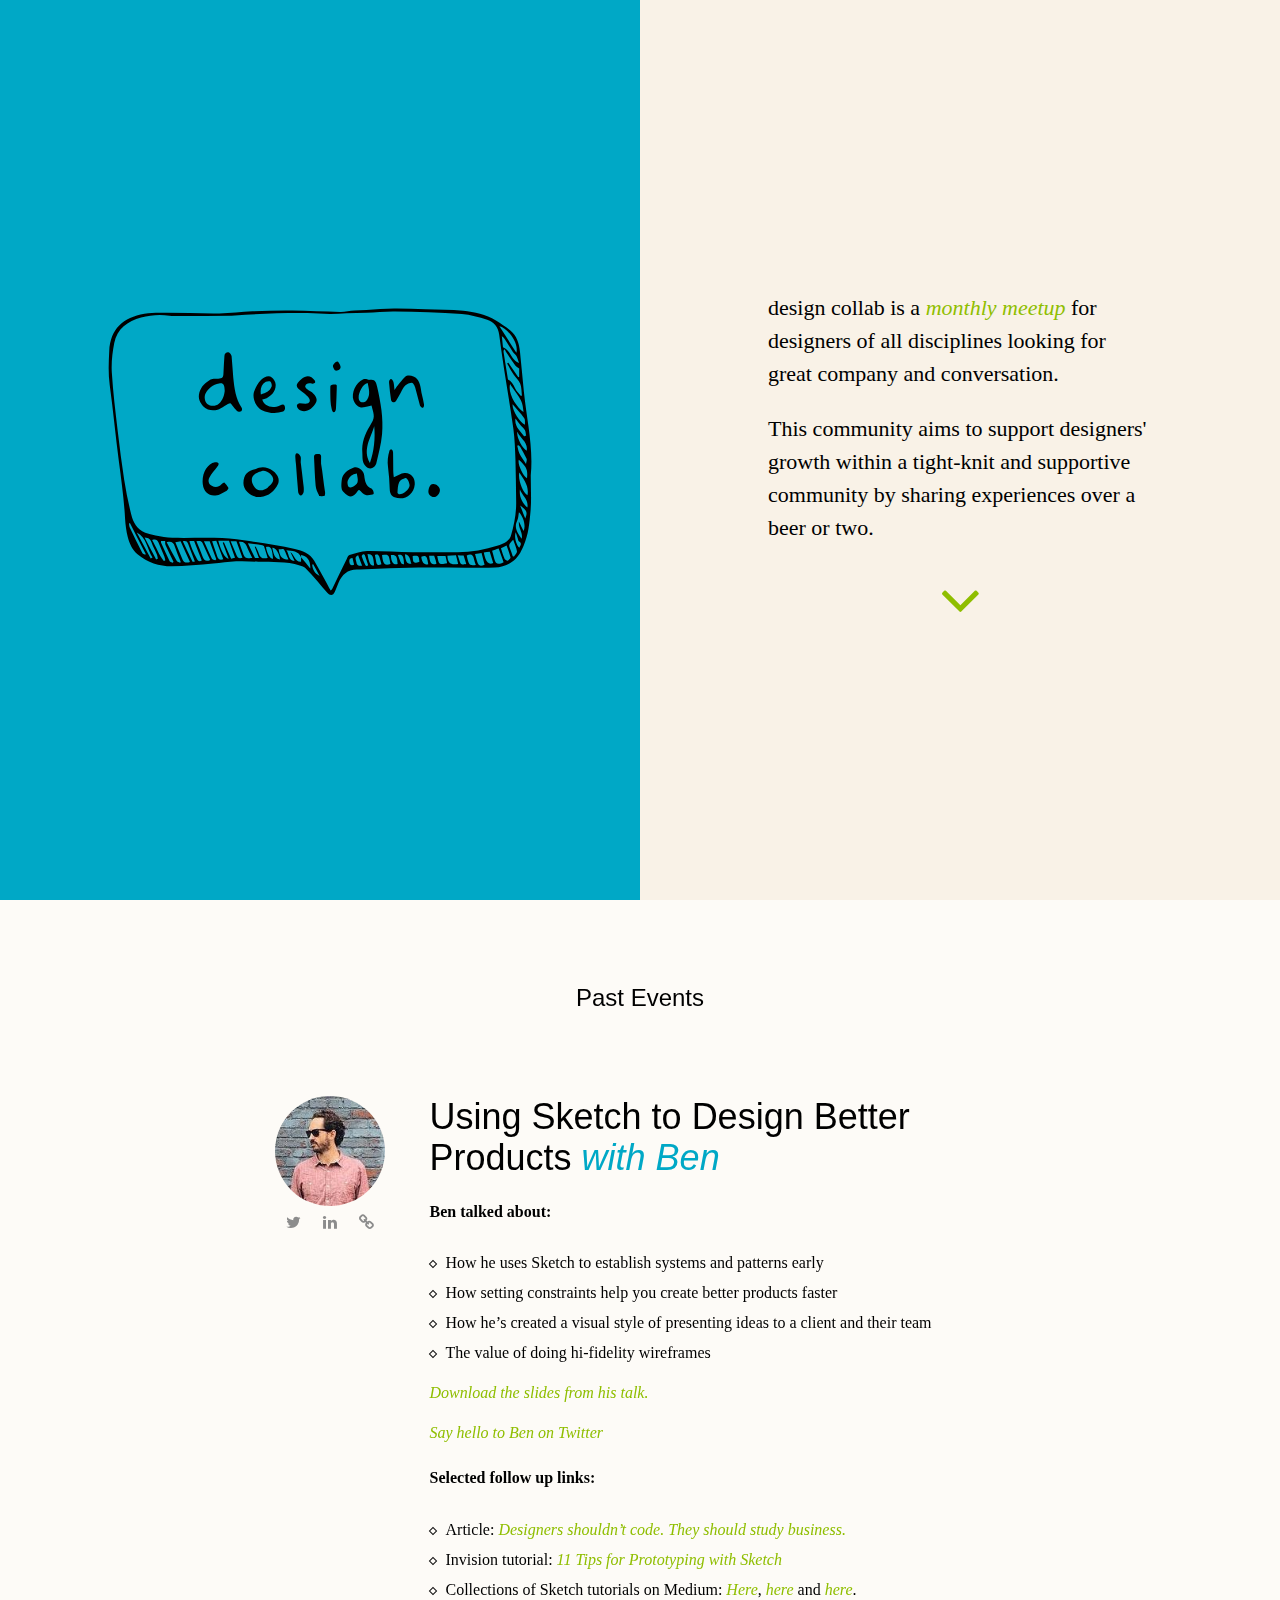
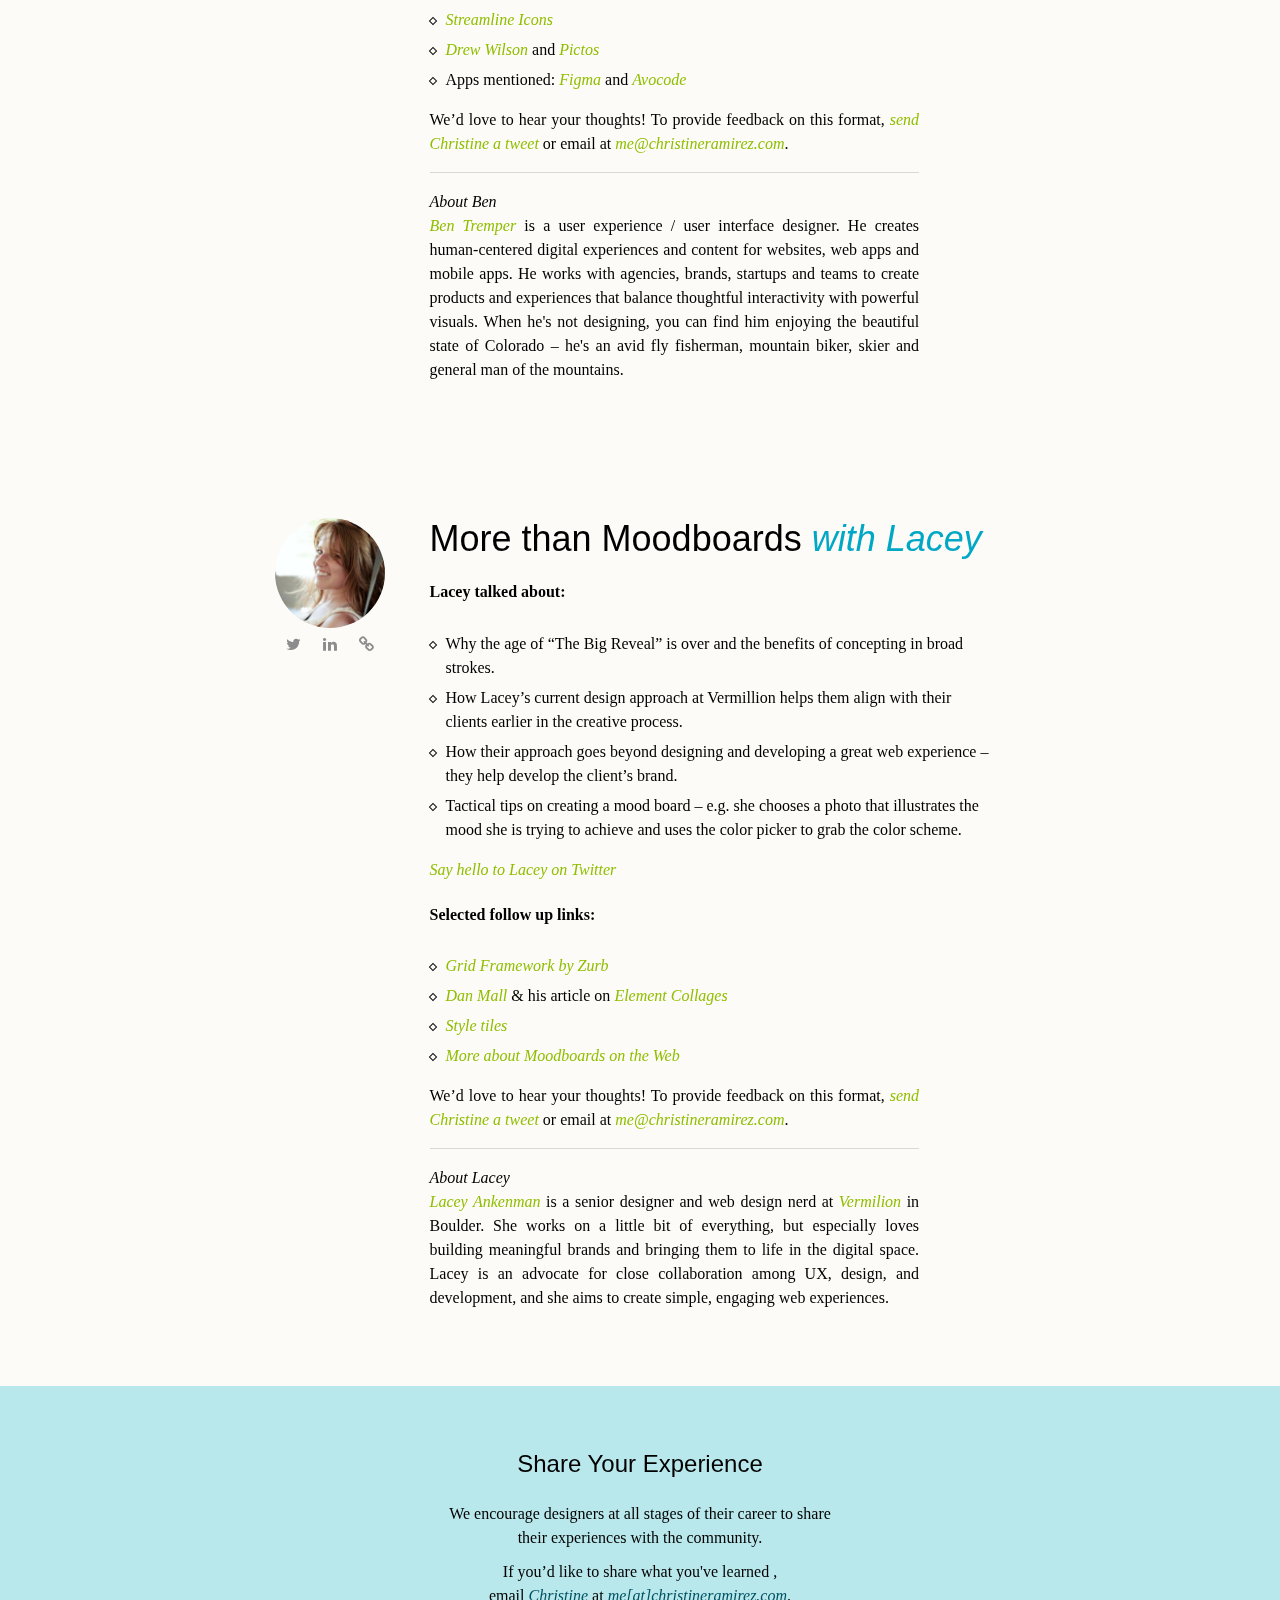
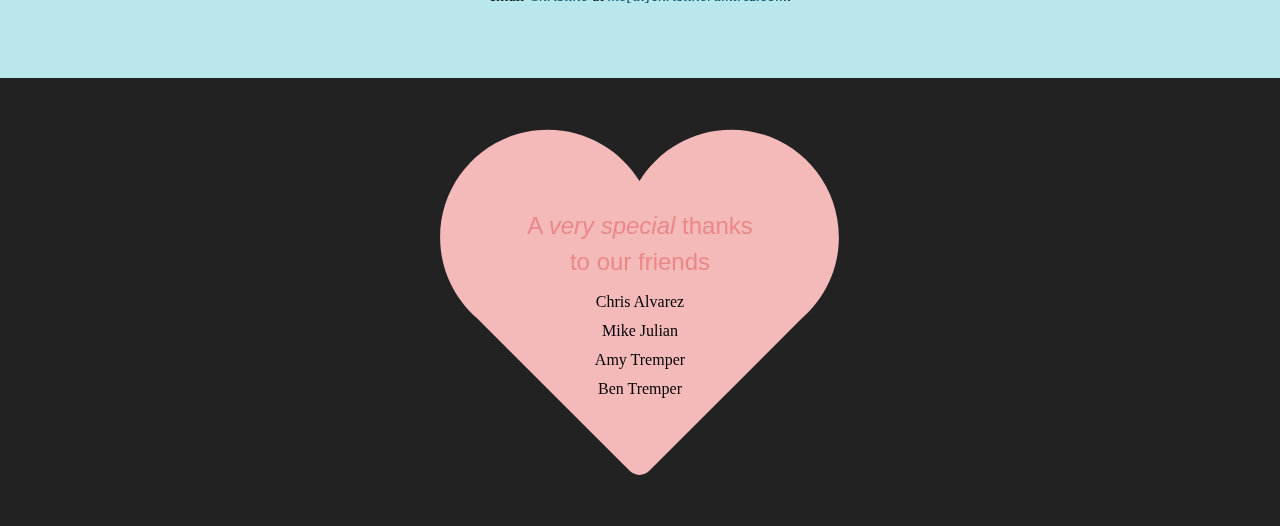
==== commit b6054e0e: "Added writeup and materials from event" ====
--- a/index.html
+++ b/index.html
@@ -45,36 +45,9 @@
         </header>
 
         <div class="schedule">
-          <h2 id="schedule-list">Upcoming Events</h2>
-
-          <!-- Ben Tremper -->
-          <div class="event-wrapper">
-            <div class="speaker-info">
-              <div class="speaker-img"><img src="img/speaker_tremper.jpeg" alt="Ben Tremper" title="Ben Tremper" width="113" height="113"></div>
-              <ul class="speaker-elsewhere">
-                <li><a href="https://twitter.com/bentremper?lang=en" target="_blank"><i class="fa fa-twitter" title="Twitter"></i></a></li>
-                <li><a href="https://www.linkedin.com/in/bentremper" target="_blank"><i class="fa fa-linkedin" title="LinkedIn"></i></a></li>
-                <li><a href="http://www.bentremper.com/" target="_blank"><i class="fa fa-link" title="Personal Site"></i></a></li>
-                <!-- <li><a href="mailto:bentremper@gmail.com"><i class="fa fa-envelope" title="Email"></i></a></li> -->
-              </ul>
-            </div>
-            <div class="event-info">
-              <h3>Using Sketch to Design Better Products <span>with Ben</span></h3>
-              <h4>6:00pm&nbsp;  |&nbsp; Thursday, February 18&nbsp;  |&nbsp;  <a href="https://goo.gl/maps/B1B1ngis19t" target="_blank">Kapost - Boulder, CO</a></h4>
-
-              <p>How do we as designers move more quickly from talking to doing?</p>
-
-              <p>In this session, Ben will demonstrate how he harnesses the power of Sketch 3 to speed up workflow and produce more awesome UX / UI deliverables.</p>
-
-              <p>Feel free to bring your laptops if you'd like to follow along.</p>
-
-              <p><a href="http://www.meetup.com/designcollab/events/227975024/" target="_blank" class="btn-register"><i class="fa fa-angle-right">  </i>Register on meetup.com</a></p>
-
-              <hr />
-              <h5>About Ben</h5>
-              <p class="clear-margin-top"><a href="http://www.bentremper.com/" target="_blank">Ben Tremper</a> is a user experience / user interface designer. He creates human-centered digital experiences and content for websites, web apps and mobile apps. He works with agencies, brands, startups and teams to create products and experiences that balance thoughtful interactivity with powerful visuals. When he's not designing, you can find him enjoying the beautiful state of Colorado – he's an avid fly fisherman, mountain biker, skier and general man of the mountains.</p>
-            </div>
-          </div>
+          <!-- <h2 id="schedule-list">Upcoming Events</h2> -->
+
+
 
           <!-- Brian Haveri -->
           <!-- <div class="event-wrapper bg-strawberries">
@@ -99,6 +72,50 @@
 
         <h2 id="schedule-list">Past Events</h2>
 
+        <!-- Ben Tremper -->
+        <div class="event-wrapper">
+          <div class="speaker-info">
+            <div class="speaker-img"><img src="img/speaker_tremper.jpeg" alt="Ben Tremper" title="Ben Tremper" width="113" height="113"></div>
+            <ul class="speaker-elsewhere">
+              <li><a href="https://twitter.com/bentremper?lang=en" target="_blank"><i class="fa fa-twitter" title="Twitter"></i></a></li>
+              <li><a href="https://www.linkedin.com/in/bentremper" target="_blank"><i class="fa fa-linkedin" title="LinkedIn"></i></a></li>
+              <li><a href="http://www.bentremper.com/" target="_blank"><i class="fa fa-link" title="Personal Site"></i></a></li>
+              <!-- <li><a href="mailto:bentremper@gmail.com"><i class="fa fa-envelope" title="Email"></i></a></li> -->
+            </ul>
+          </div>
+          <div class="event-info">
+            <h3>Using Sketch to Design Better Products <span>with Ben</span></h3>
+
+            <h4 class="strong">Ben talked about:</h4>
+            <ul class="diamond">
+              <li>How he uses Sketch to establish systems and patterns early</li>
+              <li>How setting constraints help you create better products faster</li>
+              <li>How he’s created a visual style of presenting ideas to a client and their team</li>
+              <li>The value of doing hi-fidelity wireframes</li>
+            </ul>
+
+            <p><a href="doc/BenTremper-Sketch.pdf" target="_blank">Download the slides from his talk.</a></p>
+
+            <p><a href="https://twitter.com/bentremper" target="_blank">Say hello to Ben on Twitter</a></p>
+            <h4 class="strong">Selected follow up links:</h4>
+
+            <ul class="diamond">
+              <li>Article: <a href="https://medium.com/@joshuantaylor/designers-shouldn-t-code-they-should-study-business-dc3e7e203d39#.wobc15x5s" target="_blank">Designers shouldn’t code. They should study business.</a></li>
+              <li>Invision tutorial: <a href="http://blog.invisionapp.com/11-tips-for-prototyping-with-sketch/" target="_blank">11 Tips for Prototyping with Sketch</a></li>
+              <li>Collections of Sketch tutorials on Medium: <a href="https://medium.com/sketch-app" target="_blank">Here</a>, <a href="https://medium.com/sketch-app-sources" target="_blank">here</a> and <a href="https://medium.com/sketch-tricks" target="_blank">here</a>.</li>
+              <li><a href="http://www.streamlineicons.com/" target="_blank">Streamline Icons</a></li>
+              <li><a href="https://twitter.com/pictos" target="_blank">Drew Wilson</a> and <a href="http://pictos.cc/" target="_blank">Pictos</a></li>
+              <li>Apps mentioned: <a href="https://www.figma.com/" target="_blank">Figma</a> and <a href="http://avocode.com/" target="_blank">Avocode</a></li>
+            </ul>
+
+            <p>We’d love to hear your thoughts! To provide feedback on this format, <a href="https://twitter.com/stylefunky" target="_blank">send Christine a tweet</a> or email at <a href="mailto:me@christineramirez.com" target="_blank">me@christineramirez.com</a>.</p>
+            <hr />
+
+            <h5>About Ben</h5>
+            <p class="clear-margin-top"><a href="http://www.bentremper.com/" target="_blank">Ben Tremper</a> is a user experience / user interface designer. He creates human-centered digital experiences and content for websites, web apps and mobile apps. He works with agencies, brands, startups and teams to create products and experiences that balance thoughtful interactivity with powerful visuals. When he's not designing, you can find him enjoying the beautiful state of Colorado – he's an avid fly fisherman, mountain biker, skier and general man of the mountains.</p>
+          </div>
+        </div>
+
         <!-- Lacey Ankenman -->
         <div class="event-wrapper">
           <div class="speaker-info">
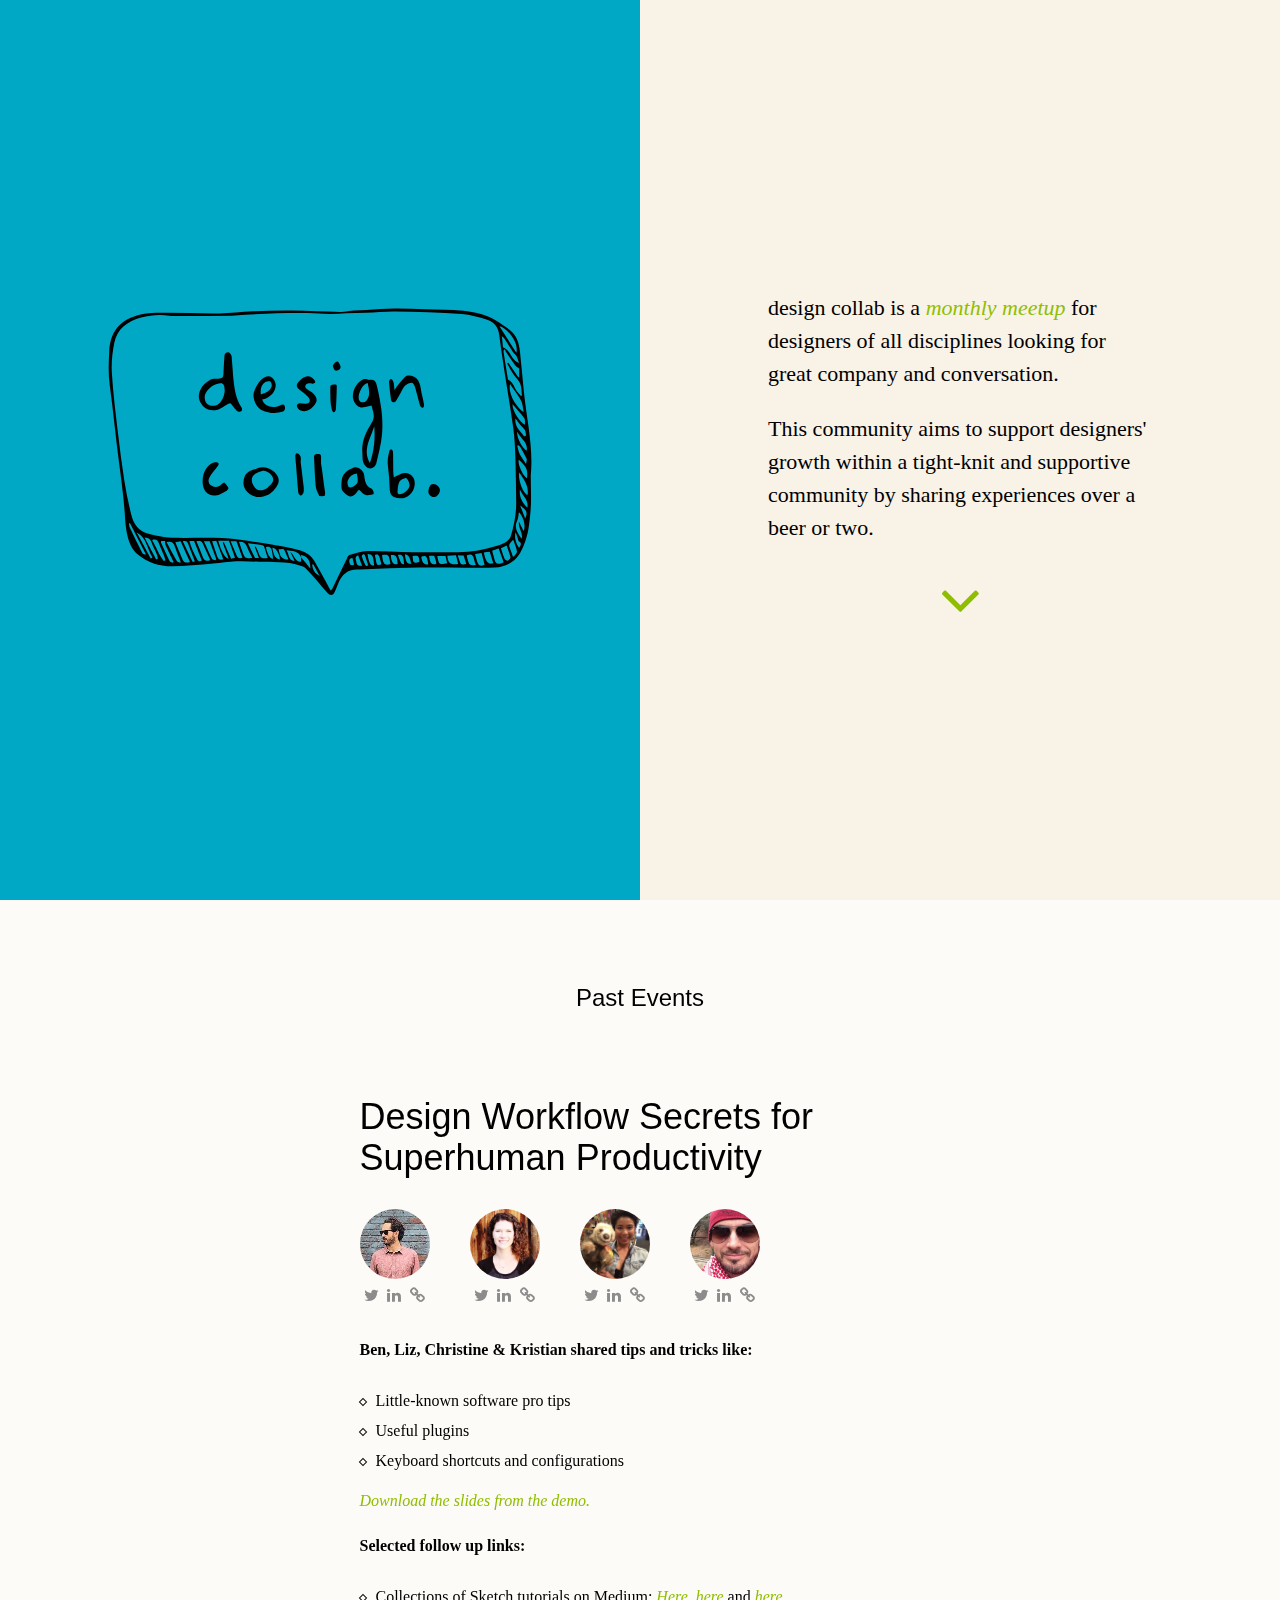
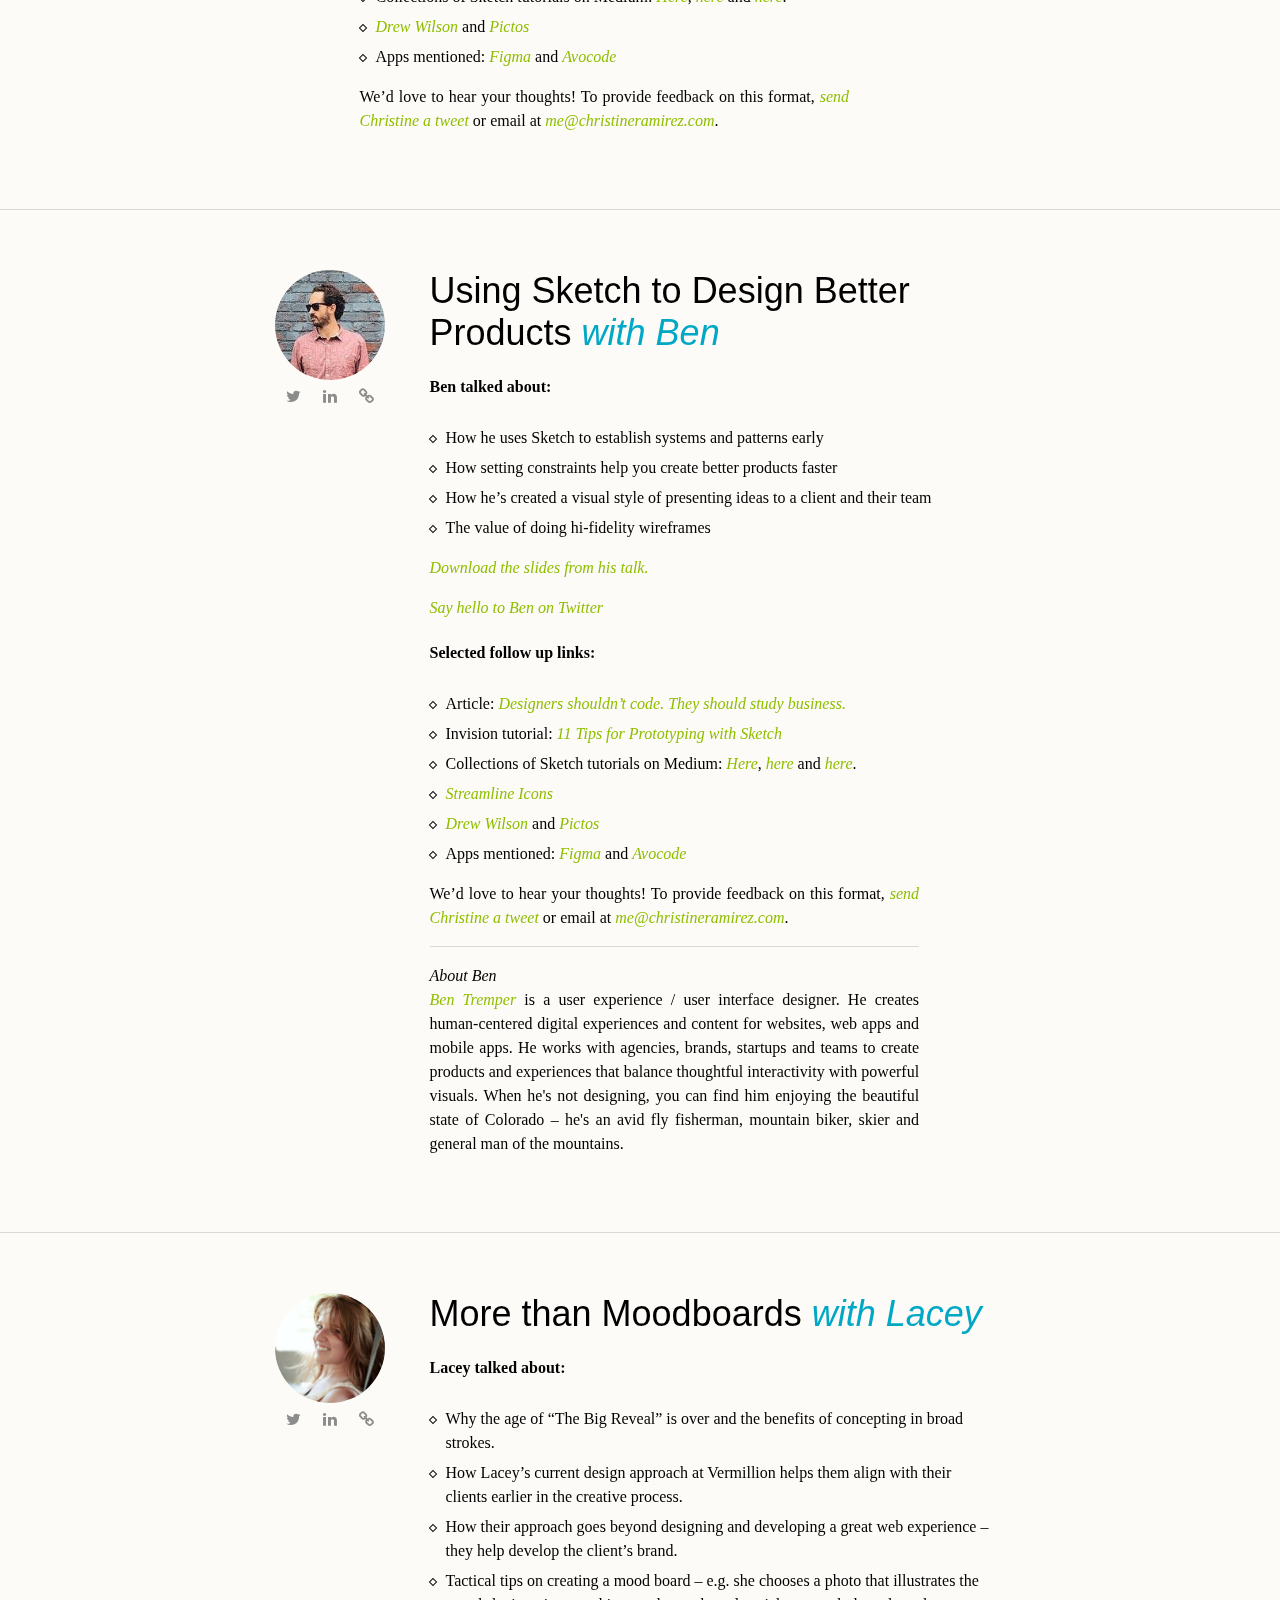
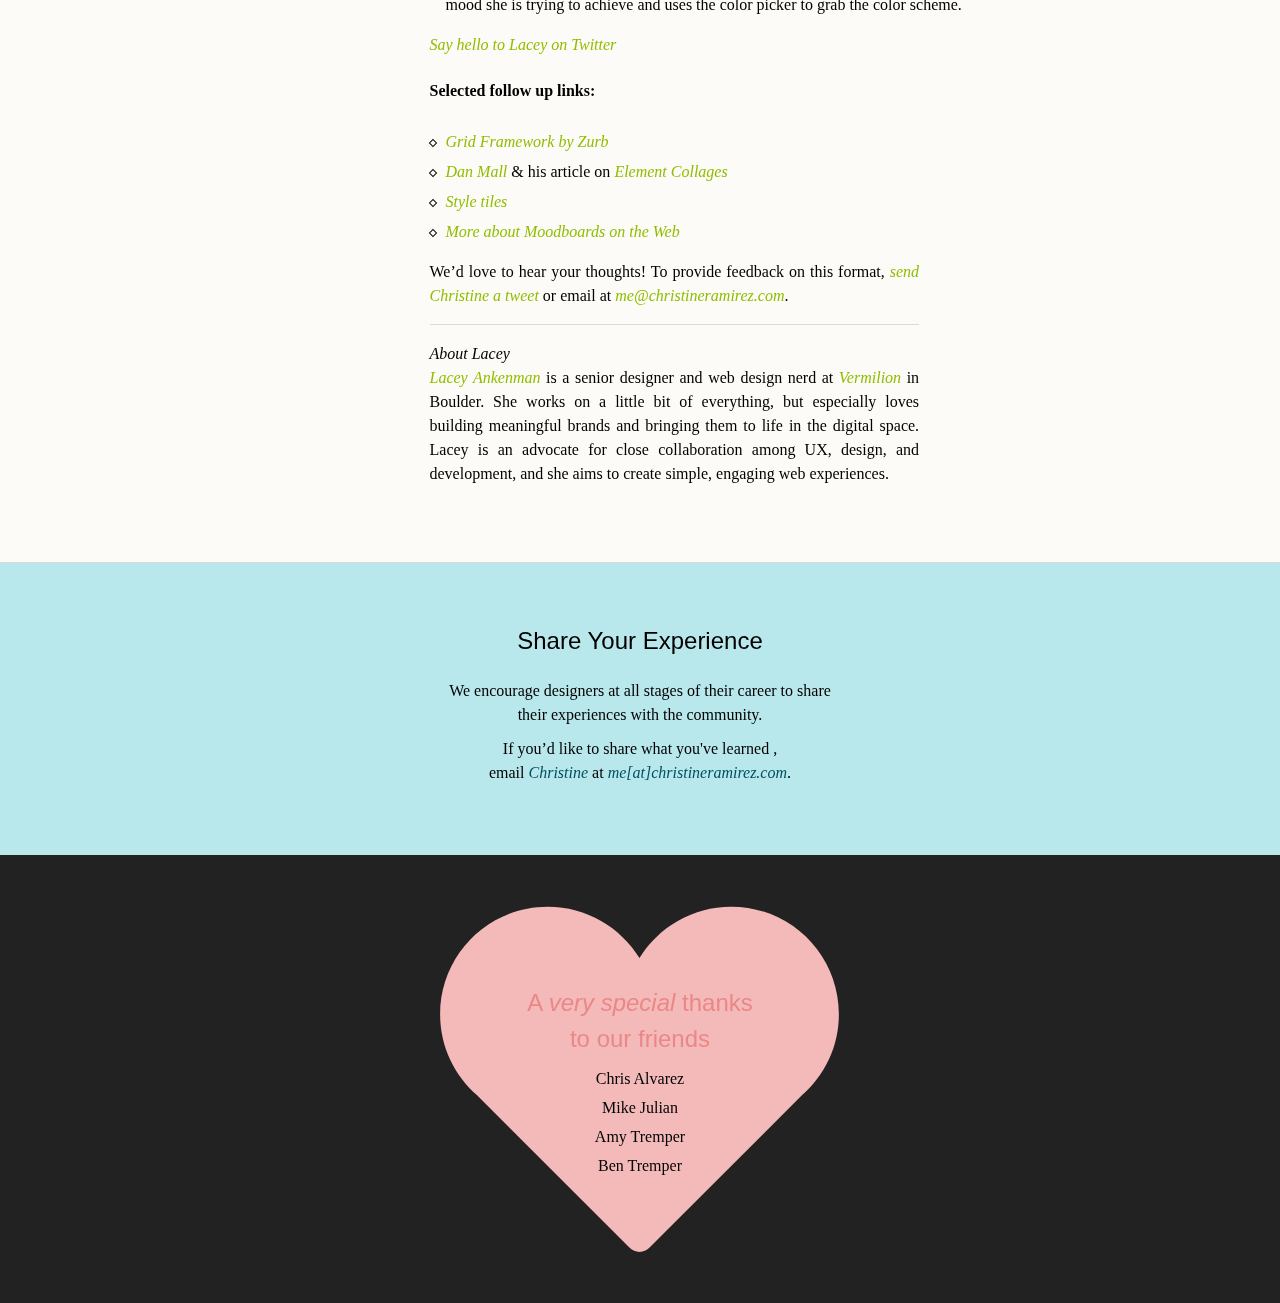
==== commit c4888744: "Added June 30th event info" ====
--- a/index.html
+++ b/index.html
@@ -71,6 +71,76 @@
         </div><!--end .schedule -->
 
         <h2 id="schedule-list">Past Events</h2>
+
+        <!-- Design Hacks -->
+        <div class="event-wrapper">
+
+
+          <div class="event-info">
+            <h3>Design Workflow Secrets for Superhuman Productivity</h3>
+
+            <div class="speaker-info-row">
+              <div class="contain-speaker-info">
+                <div class="speaker-img"><img src="img/speaker_tremper.jpeg" alt="Ben Tremper" title="Ben Tremper" width="113" height="113"></div>
+                <ul class="speaker-elsewhere">
+                  <li><a href="https://twitter.com/bentremper?lang=en" target="_blank"><i class="fa fa-twitter" title="Twitter"></i></a></li>
+                  <li><a href="https://www.linkedin.com/in/bentremper" target="_blank"><i class="fa fa-linkedin" title="LinkedIn"></i></a></li>
+                  <li><a href="http://www.bentremper.com/" target="_blank"><i class="fa fa-link" title="Personal Site"></i></a></li>
+                  <!-- <li><a href="mailto:bentremper@gmail.com"><i class="fa fa-envelope" title="Email"></i></a></li> -->
+                </ul>
+              </div>
+
+              <div class="contain-speaker-info">
+                <div class="speaker-img"><img src="img/speaker_lizb.jpg" alt="Liz Blasi" title="Liz Blasi" width="113" height="113"></div>
+                <ul class="speaker-elsewhere">
+                  <li><a href="https://twitter.com/ElizabethBlasi" target="_blank"><i class="fa fa-twitter" title="Twitter"></i></a></li>
+                  <li><a href="https://www.linkedin.com/in/lizblasi" target="_blank"><i class="fa fa-linkedin" title="LinkedIn"></i></a></li>
+                  <li><a href="http://cargocollective.com/perfectdisasterdesign" target="_blank"><i class="fa fa-link" title="Personal Site"></i></a></li>
+                </ul>
+              </div>
+
+              <div class="contain-speaker-info">
+                <div class="speaker-img"><img src="img/speaker_christiner.jpeg" alt="Christine Ramirez" title="Christine Ramirez" width="113" height="113"></div>
+                <ul class="speaker-elsewhere">
+                  <li><a href="https://twitter.com/stylefunky" target="_blank"><i class="fa fa-twitter" title="Twitter"></i></a></li>
+                  <li><a href="https://www.linkedin.com/in/christineramirez" target="_blank"><i class="fa fa-linkedin" title="LinkedIn"></i></a></li>
+                  <li><a href="http://www.christineramirez.com/" target="_blank"><i class="fa fa-link" title="Personal Site"></i></a></li>
+                </ul>
+              </div>
+              
+              <div class="contain-speaker-info">
+                <div class="speaker-img"><img class="small" src="img/speaker_kristianh.jpg" alt="Ben Tremper" title="Ben Tremper" width="59" height="59"></div>
+                <ul class="speaker-elsewhere">
+                  <li><a href="https://twitter.com/k3ph" target="_blank"><i class="fa fa-twitter" title="Twitter"></i></a></li>
+                  <li><a href="https://www.linkedin.com/in/kristian-hansen-4004a76" target="_blank"><i class="fa fa-linkedin" title="LinkedIn"></i></a></li>
+                  <li><a href="http://www.madebykph.com" target="_blank"><i class="fa fa-link" title="Personal Site"></i></a></li>
+                </ul>
+              </div>
+            </div>
+
+            <h4 class="strong">Ben, Liz, Christine &amp; Kristian shared tips and tricks like:</h4>
+            <ul class="diamond">
+              <li>Little-known software pro tips</li>
+              <li>Useful plugins</li>
+              <li>Keyboard shortcuts and configurations</li>
+            </ul>
+
+            <p><a href="doc/16-06-30-SuperhumanProductivity.pdf" target="_blank">Download the slides from the demo.</a></p>
+
+
+            <h4 class="strong">Selected follow up links:</h4>
+
+            <ul class="diamond">
+              <li>Collections of Sketch tutorials on Medium: <a href="https://medium.com/sketch-app" target="_blank">Here</a>, <a href="https://medium.com/sketch-app-sources" target="_blank">here</a> and <a href="https://medium.com/sketch-tricks" target="_blank">here</a>.</li>
+              <li><a href="https://twitter.com/pictos" target="_blank">Drew Wilson</a> and <a href="http://pictos.cc/" target="_blank">Pictos</a></li>
+              <li>Apps mentioned: <a href="https://www.figma.com/" target="_blank">Figma</a> and <a href="http://avocode.com/" target="_blank">Avocode</a></li>
+            </ul>
+
+            <p>We’d love to hear your thoughts! To provide feedback on this format, <a href="https://twitter.com/stylefunky" target="_blank">send Christine a tweet</a> or email at <a href="mailto:me@christineramirez.com" target="_blank">me@christineramirez.com</a>.</p>
+
+            </div>
+        </div>
+
 
         <!-- Ben Tremper -->
         <div class="event-wrapper">
@@ -94,7 +164,7 @@
               <li>The value of doing hi-fidelity wireframes</li>
             </ul>
 
-            <p><a href="doc/BenTremper-Sketch.pdf" target="_blank">Download the slides from his talk.</a></p>
+            <p><a href="doc/16-02-18-SketchwithBen.pdf" target="_blank">Download the slides from his talk.</a></p>
 
             <p><a href="https://twitter.com/bentremper" target="_blank">Say hello to Ben on Twitter</a></p>
             <h4 class="strong">Selected follow up links:</h4>
--- a/css/main.css
+++ b/css/main.css
@@ -244,7 +244,8 @@
   -webkit-flex-wrap: nowrap;
   -webkit-justify-content: center;
   justify-content: center;
-  padding: 60px 0; }
+  padding: 60px 0;
+  border-bottom: 1px solid rgba(140, 140, 140, 0.3); }
 
 .speaker-info {
   margin-right: 3rem; }
@@ -255,6 +256,38 @@
     margin-bottom: 5px;
     width: 110px;
     height: 110px; }
+
+.speaker-info-row {
+  display: -webkit-box;
+  display: -moz-box;
+  display: -ms-flexbox;
+  display: -webkit-flex;
+  display: flex;
+  flex-wrap: nowrap;
+  -ms-flex-wrap: nowrap;
+  -webkit-flex-wrap: nowrap;
+  padding: 0;
+  margin: 30px 0; }
+  .speaker-info-row .contain-speaker-info {
+    margin-right: 40px; }
+  .speaker-info-row img {
+    -webkit-border-radius: 50%;
+    -moz-border-radius: 50%;
+    border-radius: 50%;
+    margin-bottom: 5px;
+    width: 70px;
+    height: 70px; }
+  .speaker-info-row .speaker-elsewhere {
+    width: 100%;
+    text-align: center;
+    margin-bottom: 0;
+    display: -webkit-box;
+    display: -moz-box;
+    display: -ms-flexbox;
+    display: -webkit-flex;
+    display: flex;
+    -webkit-justify-content: space-around;
+    justify-content: space-around; }
 
 .event-info {
   margin-left: 15px;
@@ -279,6 +312,7 @@
 
 .speaker-elsewhere {
   text-align: center;
+  margin-bottom: 40px;
   display: -webkit-box;
   display: -moz-box;
   display: -ms-flexbox;
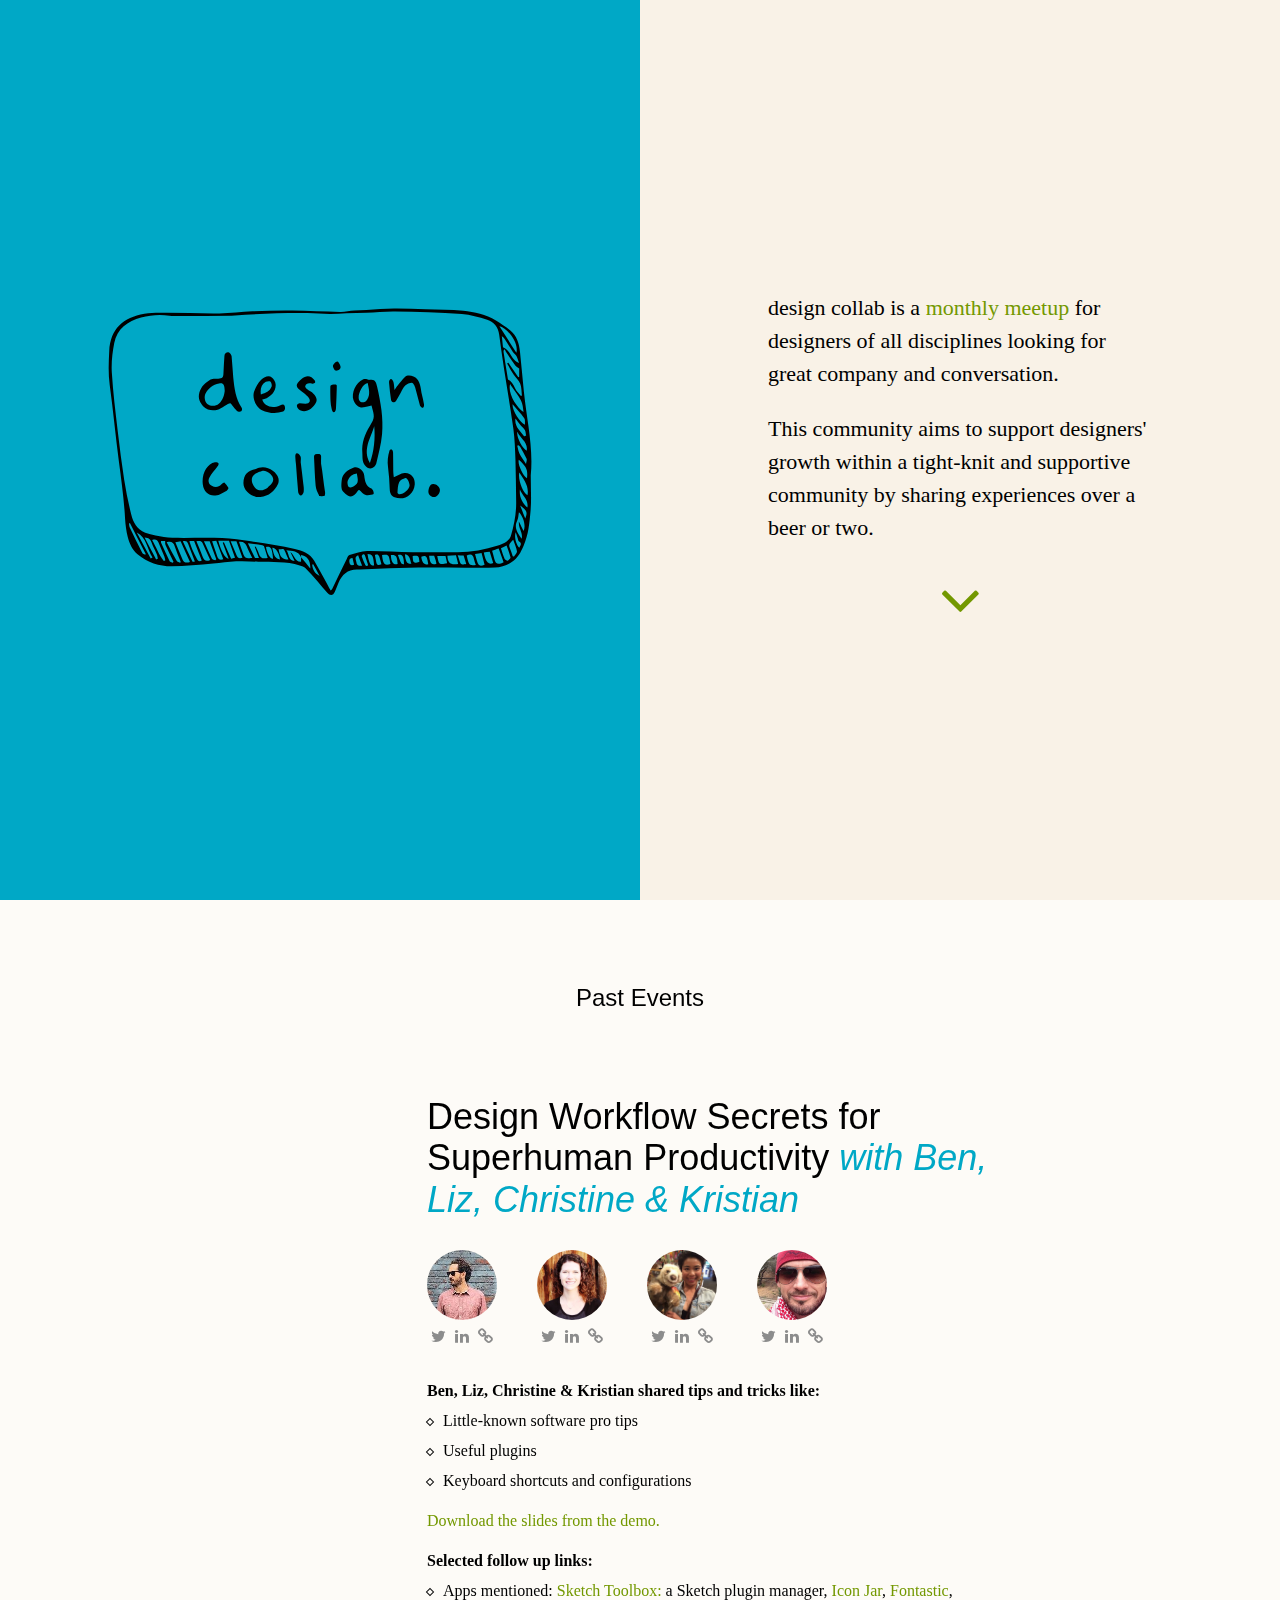
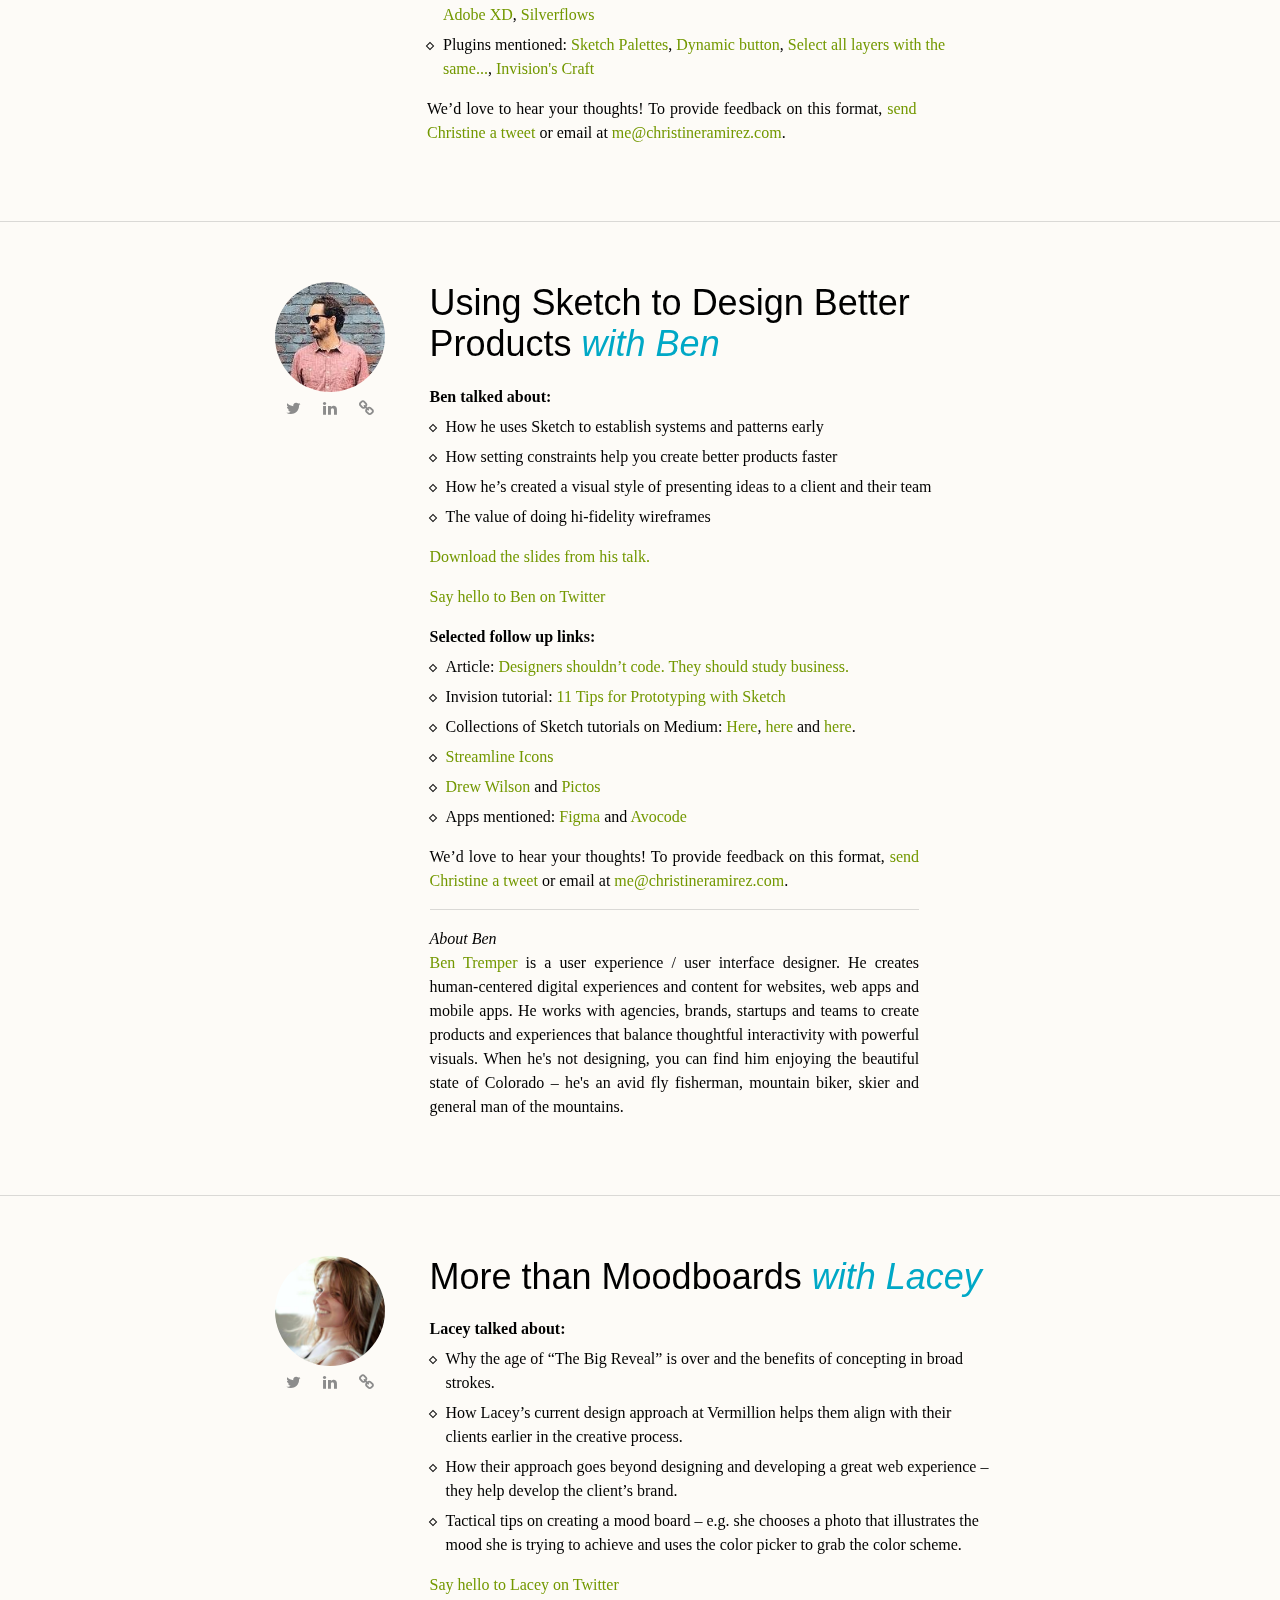
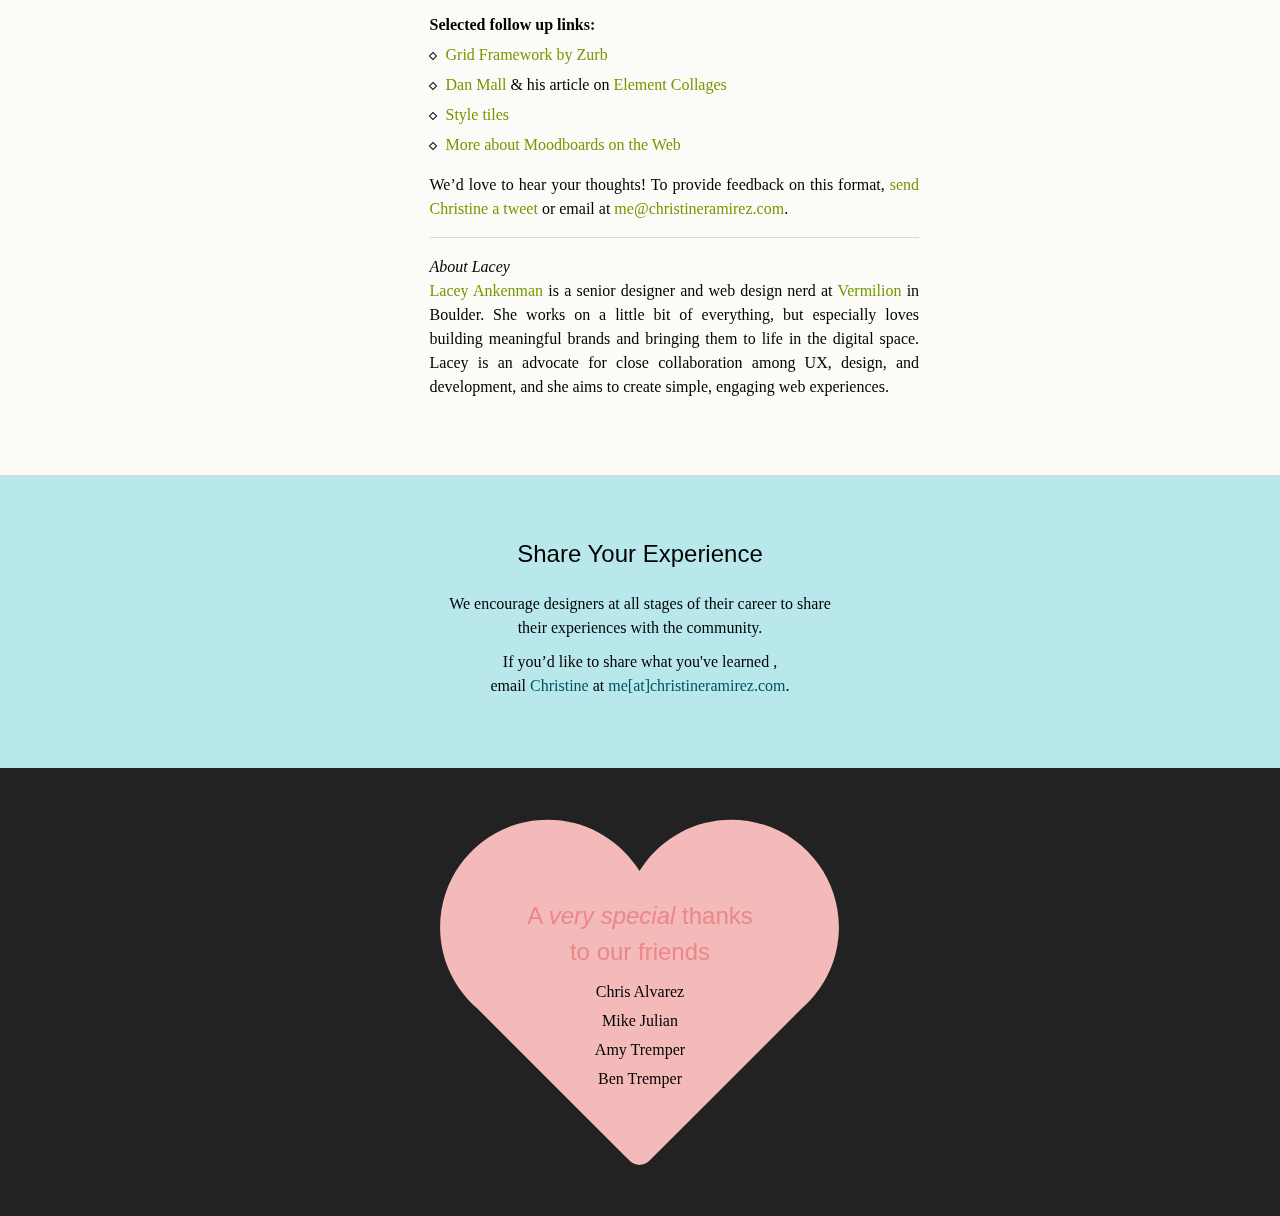
==== commit 491878ff: "Added content from talk" ====
--- a/index.html
+++ b/index.html
@@ -76,10 +76,10 @@
         <div class="event-wrapper">
 
 
-          <div class="event-info">
-            <h3>Design Workflow Secrets for Superhuman Productivity</h3>
-
-            <div class="speaker-info-row">
+          <div class="event-info row-layout">
+            <h3>Design Workflow Secrets for Superhuman Productivity <span>with Ben, Liz, Christine &amp; Kristian</span></h3>
+
+            <div class="speaker-info">
               <div class="contain-speaker-info">
                 <div class="speaker-img"><img src="img/speaker_tremper.jpeg" alt="Ben Tremper" title="Ben Tremper" width="113" height="113"></div>
                 <ul class="speaker-elsewhere">
@@ -107,7 +107,7 @@
                   <li><a href="http://www.christineramirez.com/" target="_blank"><i class="fa fa-link" title="Personal Site"></i></a></li>
                 </ul>
               </div>
-              
+
               <div class="contain-speaker-info">
                 <div class="speaker-img"><img class="small" src="img/speaker_kristianh.jpg" alt="Ben Tremper" title="Ben Tremper" width="59" height="59"></div>
                 <ul class="speaker-elsewhere">
@@ -131,9 +131,9 @@
             <h4 class="strong">Selected follow up links:</h4>
 
             <ul class="diamond">
-              <li>Collections of Sketch tutorials on Medium: <a href="https://medium.com/sketch-app" target="_blank">Here</a>, <a href="https://medium.com/sketch-app-sources" target="_blank">here</a> and <a href="https://medium.com/sketch-tricks" target="_blank">here</a>.</li>
-              <li><a href="https://twitter.com/pictos" target="_blank">Drew Wilson</a> and <a href="http://pictos.cc/" target="_blank">Pictos</a></li>
-              <li>Apps mentioned: <a href="https://www.figma.com/" target="_blank">Figma</a> and <a href="http://avocode.com/" target="_blank">Avocode</a></li>
+              <li>Apps mentioned: <a href="http://sketchtoolbox.com/" target="_blank">Sketch Toolbox:</a> a Sketch plugin manager, <a href="http://geticonjar.com" target="_blank">Icon Jar</a>,
+   <a href="http://fontastic.me/" target="_blank">Fontastic</a>, <a href="http://www.adobe.com/products/experience-design.html" target="_blank">Adobe XD</a>, <a href="http://silverflows.com/" target="_blank">Silverflows</a></li>
+              <li>Plugins mentioned: <a href="https://github.com/andrewfiorillo/sketch-palettes" target="_blank">Sketch Palettes</a>, <a href="https://github.com/fuggfuggfugg/sketch-dynamic-button-3.5" target="_blank">Dynamic button</a>, <a href="https://github.com/wonderbit/sketch-select-similar-layers" target="_blank">Select all layers with the same...</a>, <a href="https://www.invisionapp.com/craft" target="_blank">Invision's Craft</a></li>
             </ul>
 
             <p>We’d love to hear your thoughts! To provide feedback on this format, <a href="https://twitter.com/stylefunky" target="_blank">send Christine a tweet</a> or email at <a href="mailto:me@christineramirez.com" target="_blank">me@christineramirez.com</a>.</p>
--- a/css/main.css
+++ b/css/main.css
@@ -22,7 +22,8 @@
 h4 {
   font-size: 1.6rem;
   font-family: "ff-tisa-web-pro", Georgia, Times, serif;
-  font-weight: 400; }
+  font-weight: 400;
+  margin: 0; }
 
 h5 {
   font-size: 1.6rem;
@@ -152,8 +153,7 @@
   margin: 0 5%; }
 
 a {
-  color: #8FBE00;
-  font-style: italic; }
+  color: #739800; }
   a:hover {
     transition: color 0.3s ease-in-out;
     -moz-transition: color 0.3s ease-in-out;
@@ -257,43 +257,11 @@
     width: 110px;
     height: 110px; }
 
-.speaker-info-row {
-  display: -webkit-box;
-  display: -moz-box;
-  display: -ms-flexbox;
-  display: -webkit-flex;
-  display: flex;
-  flex-wrap: nowrap;
-  -ms-flex-wrap: nowrap;
-  -webkit-flex-wrap: nowrap;
-  padding: 0;
-  margin: 30px 0; }
-  .speaker-info-row .contain-speaker-info {
-    margin-right: 40px; }
-  .speaker-info-row img {
-    -webkit-border-radius: 50%;
-    -moz-border-radius: 50%;
-    border-radius: 50%;
-    margin-bottom: 5px;
-    width: 70px;
-    height: 70px; }
-  .speaker-info-row .speaker-elsewhere {
-    width: 100%;
-    text-align: center;
-    margin-bottom: 0;
-    display: -webkit-box;
-    display: -moz-box;
-    display: -ms-flexbox;
-    display: -webkit-flex;
-    display: flex;
-    -webkit-justify-content: space-around;
-    justify-content: space-around; }
-
 .event-info {
   margin-left: 15px;
   width: 45%; }
   .event-info h3 {
-    margin: 0;
+    margin: 0 0 20px 0;
     font-weight: 400; }
     .event-info h3 span {
       font-style: italic;
@@ -309,6 +277,40 @@
     margin: 0; }
   .event-info h4 a {
     font-weight: 700; }
+
+.row-layout {
+  padding-left: 135px; }
+  .row-layout .speaker-info {
+    display: -webkit-box;
+    display: -moz-box;
+    display: -ms-flexbox;
+    display: -webkit-flex;
+    display: flex;
+    flex-wrap: nowrap;
+    -ms-flex-wrap: nowrap;
+    -webkit-flex-wrap: nowrap;
+    padding: 0;
+    margin: 30px 0; }
+    .row-layout .speaker-info .contain-speaker-info {
+      margin-right: 40px; }
+    .row-layout .speaker-info img {
+      -webkit-border-radius: 50%;
+      -moz-border-radius: 50%;
+      border-radius: 50%;
+      margin-bottom: 5px;
+      width: 70px;
+      height: 70px; }
+    .row-layout .speaker-info .speaker-elsewhere {
+      width: 100%;
+      text-align: center;
+      margin-bottom: 0;
+      display: -webkit-box;
+      display: -moz-box;
+      display: -ms-flexbox;
+      display: -webkit-flex;
+      display: flex;
+      -webkit-justify-content: space-around;
+      justify-content: space-around; }
 
 .speaker-elsewhere {
   text-align: center;
@@ -487,6 +489,19 @@
       width: 100%;
       font-size: 1.5rem; }
 
+  .row-layout {
+    padding-left: 0; }
+    .row-layout .speaker-info {
+      -webkit-justify-content: space-between;
+      justify-content: space-between; }
+      .row-layout .speaker-info .contain-speaker-info {
+        margin: 0; }
+      .row-layout .speaker-info img {
+        width: 70px;
+        height: 70px; }
+      .row-layout .speaker-info ul.speaker-elsewhere {
+        display: none; }
+
   .share-yours {
     padding: 6rem 10%;
     text-align: justify; }
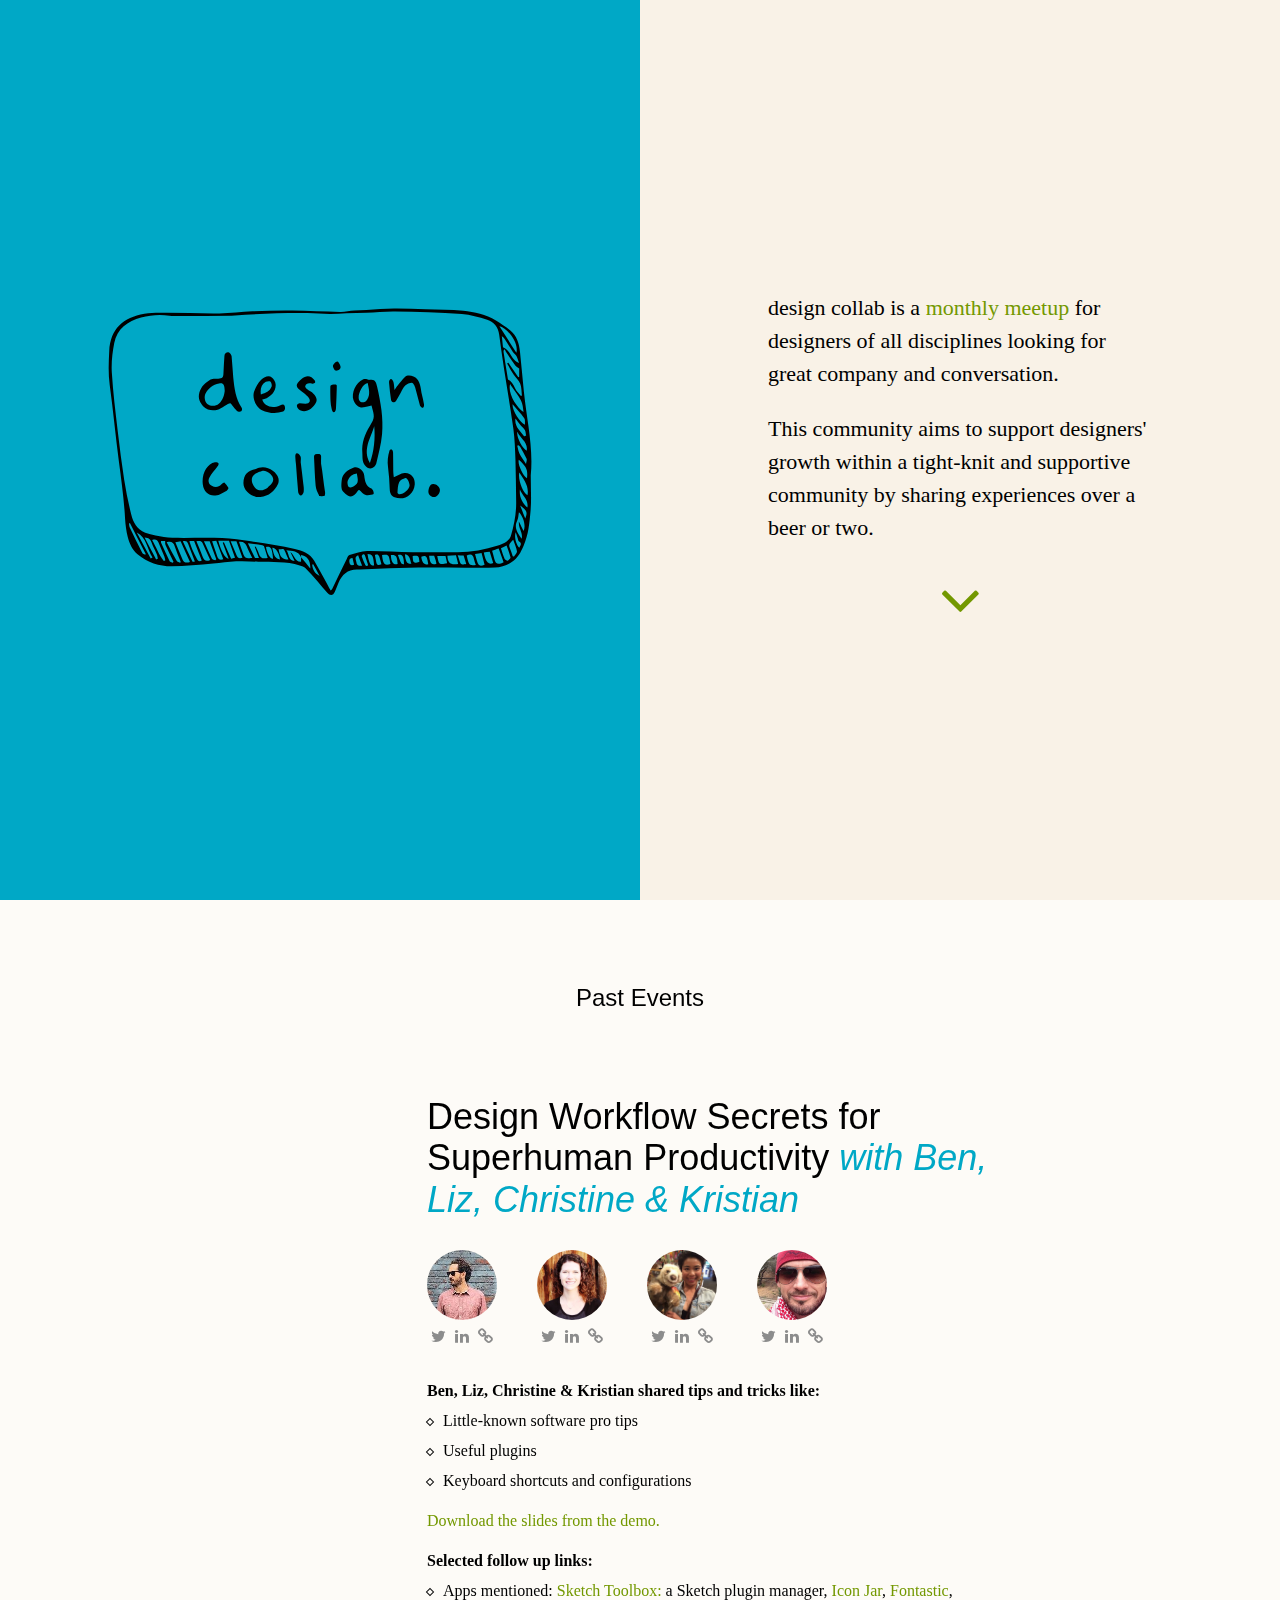
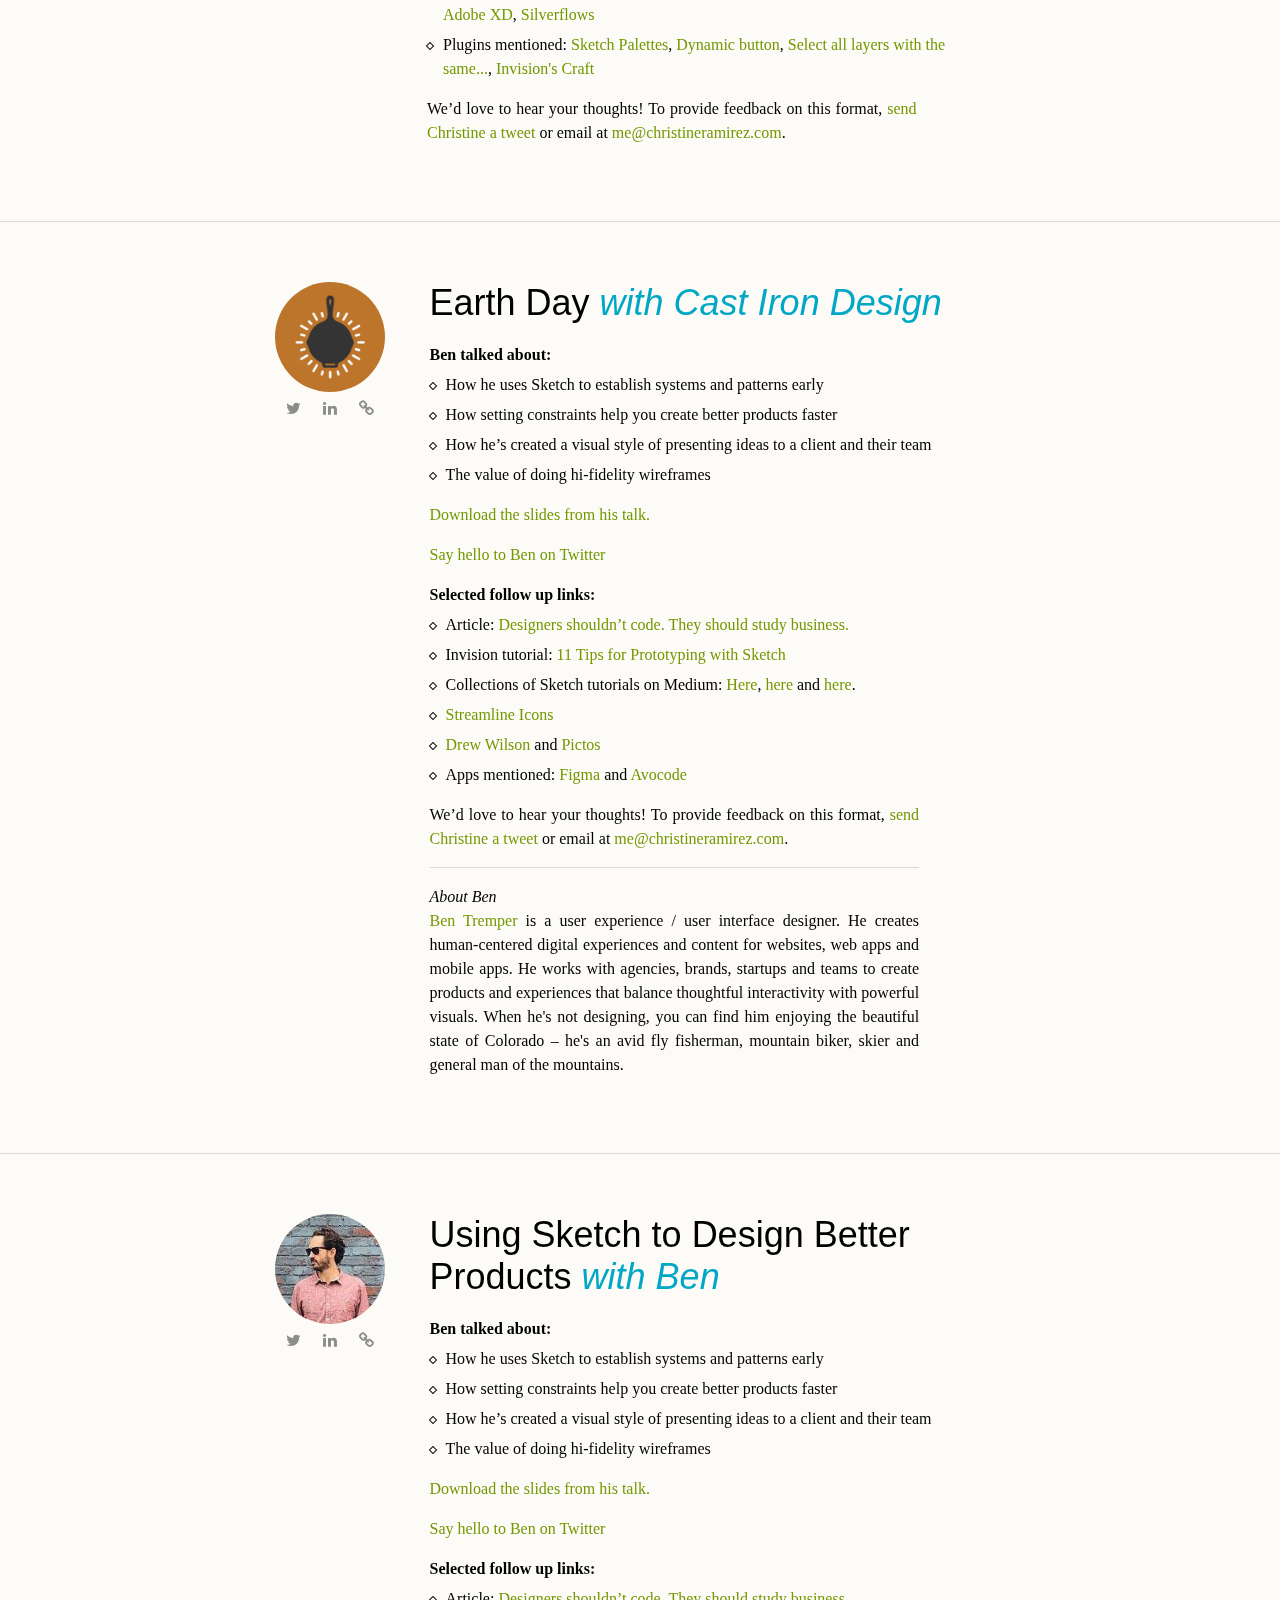
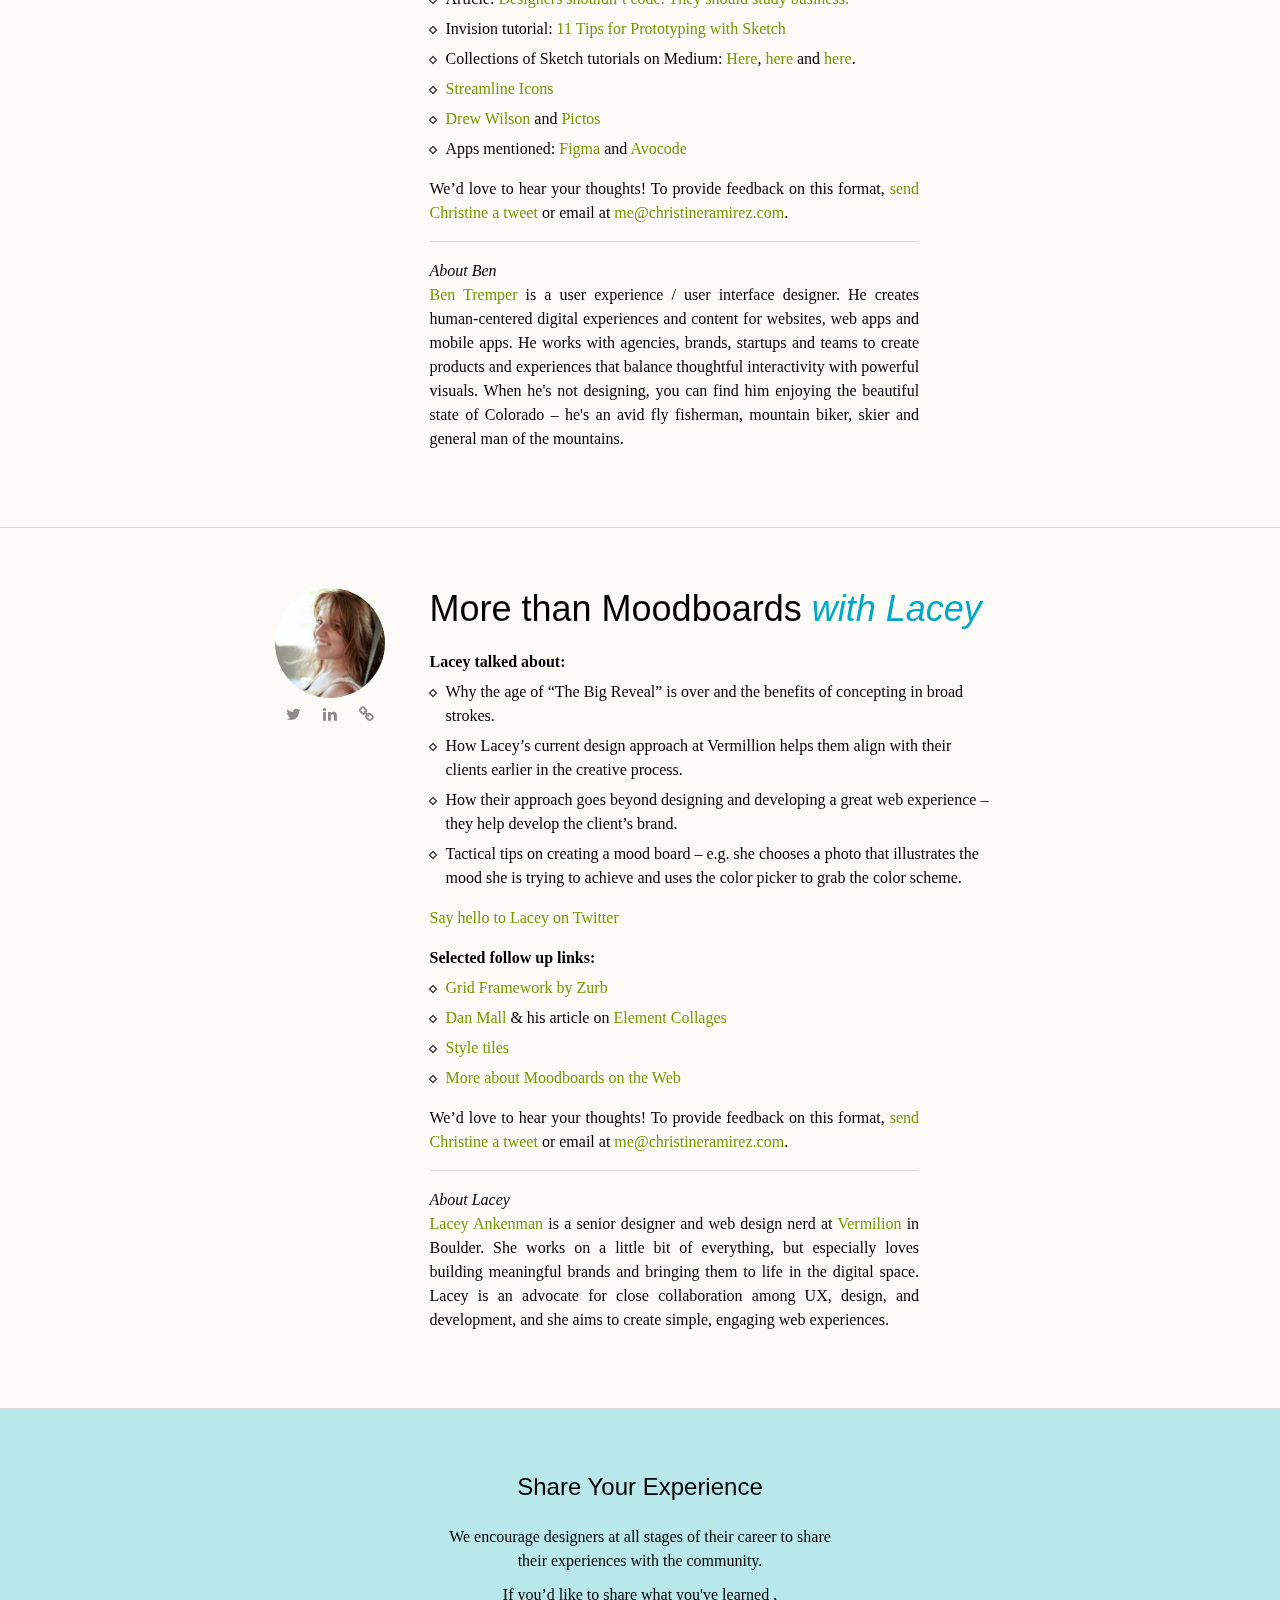
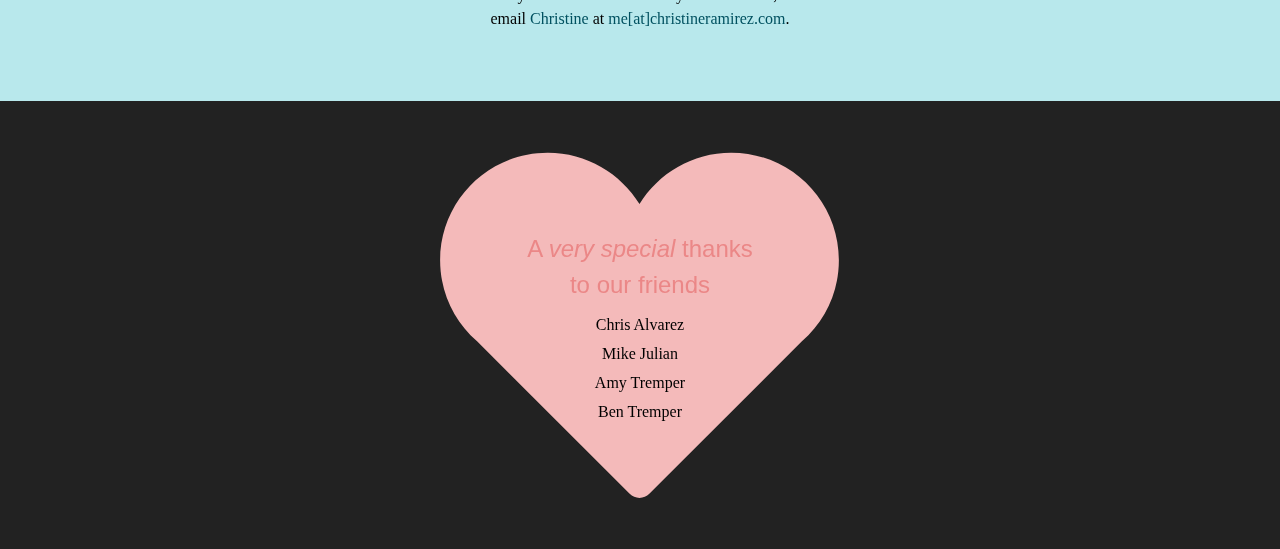
==== commit 57e5f2f6: "Added basic info" ====
--- a/index.html
+++ b/index.html
@@ -131,8 +131,7 @@
             <h4 class="strong">Selected follow up links:</h4>
 
             <ul class="diamond">
-              <li>Apps mentioned: <a href="http://sketchtoolbox.com/" target="_blank">Sketch Toolbox:</a> a Sketch plugin manager, <a href="http://geticonjar.com" target="_blank">Icon Jar</a>,
-   <a href="http://fontastic.me/" target="_blank">Fontastic</a>, <a href="http://www.adobe.com/products/experience-design.html" target="_blank">Adobe XD</a>, <a href="http://silverflows.com/" target="_blank">Silverflows</a></li>
+              <li>Apps mentioned: <a href="http://sketchtoolbox.com/" target="_blank">Sketch Toolbox:</a> a Sketch plugin manager, <a href="http://geticonjar.com" target="_blank">Icon Jar</a>, <a href="http://fontastic.me/" target="_blank">Fontastic</a>, <a href="http://www.adobe.com/products/experience-design.html" target="_blank">Adobe XD</a>, <a href="http://silverflows.com/" target="_blank">Silverflows</a></li>
               <li>Plugins mentioned: <a href="https://github.com/andrewfiorillo/sketch-palettes" target="_blank">Sketch Palettes</a>, <a href="https://github.com/fuggfuggfugg/sketch-dynamic-button-3.5" target="_blank">Dynamic button</a>, <a href="https://github.com/wonderbit/sketch-select-similar-layers" target="_blank">Select all layers with the same...</a>, <a href="https://www.invisionapp.com/craft" target="_blank">Invision's Craft</a></li>
             </ul>
 
@@ -141,6 +140,49 @@
             </div>
         </div>
 
+        <!-- Cast Iron Design -->
+        <div class="event-wrapper">
+          <div class="speaker-info">
+            <div class="speaker-img"><img src="img/speaker_castirondesign.png" alt="Cast Iron Design" title="Cast Iron Design" width="113" height="113"></div>
+            <ul class="speaker-elsewhere">
+              <li><a href="https://twitter.com/bentremper?lang=en" target="_blank"><i class="fa fa-twitter" title="Twitter"></i></a></li>
+              <li><a href="https://www.linkedin.com/in/bentremper" target="_blank"><i class="fa fa-linkedin" title="LinkedIn"></i></a></li>
+              <li><a href="http://www.bentremper.com/" target="_blank"><i class="fa fa-link" title="Personal Site"></i></a></li>
+              <!-- <li><a href="mailto:bentremper@gmail.com"><i class="fa fa-envelope" title="Email"></i></a></li> -->
+            </ul>
+          </div>
+          <div class="event-info">
+            <h3>Earth Day <span>with Cast Iron Design</span></h3>
+
+            <h4 class="strong">Ben talked about:</h4>
+            <ul class="diamond">
+              <li>How he uses Sketch to establish systems and patterns early</li>
+              <li>How setting constraints help you create better products faster</li>
+              <li>How he’s created a visual style of presenting ideas to a client and their team</li>
+              <li>The value of doing hi-fidelity wireframes</li>
+            </ul>
+
+            <p><a href="doc/16-02-18-SketchwithBen.pdf" target="_blank">Download the slides from his talk.</a></p>
+
+            <p><a href="https://twitter.com/bentremper" target="_blank">Say hello to Ben on Twitter</a></p>
+            <h4 class="strong">Selected follow up links:</h4>
+
+            <ul class="diamond">
+              <li>Article: <a href="https://medium.com/@joshuantaylor/designers-shouldn-t-code-they-should-study-business-dc3e7e203d39#.wobc15x5s" target="_blank">Designers shouldn’t code. They should study business.</a></li>
+              <li>Invision tutorial: <a href="http://blog.invisionapp.com/11-tips-for-prototyping-with-sketch/" target="_blank">11 Tips for Prototyping with Sketch</a></li>
+              <li>Collections of Sketch tutorials on Medium: <a href="https://medium.com/sketch-app" target="_blank">Here</a>, <a href="https://medium.com/sketch-app-sources" target="_blank">here</a> and <a href="https://medium.com/sketch-tricks" target="_blank">here</a>.</li>
+              <li><a href="http://www.streamlineicons.com/" target="_blank">Streamline Icons</a></li>
+              <li><a href="https://twitter.com/pictos" target="_blank">Drew Wilson</a> and <a href="http://pictos.cc/" target="_blank">Pictos</a></li>
+              <li>Apps mentioned: <a href="https://www.figma.com/" target="_blank">Figma</a> and <a href="http://avocode.com/" target="_blank">Avocode</a></li>
+            </ul>
+
+            <p>We’d love to hear your thoughts! To provide feedback on this format, <a href="https://twitter.com/stylefunky" target="_blank">send Christine a tweet</a> or email at <a href="mailto:me@christineramirez.com" target="_blank">me@christineramirez.com</a>.</p>
+            <hr />
+
+            <h5>About Ben</h5>
+            <p class="clear-margin-top"><a href="http://www.bentremper.com/" target="_blank">Ben Tremper</a> is a user experience / user interface designer. He creates human-centered digital experiences and content for websites, web apps and mobile apps. He works with agencies, brands, startups and teams to create products and experiences that balance thoughtful interactivity with powerful visuals. When he's not designing, you can find him enjoying the beautiful state of Colorado – he's an avid fly fisherman, mountain biker, skier and general man of the mountains.</p>
+          </div>
+        </div>
 
         <!-- Ben Tremper -->
         <div class="event-wrapper">
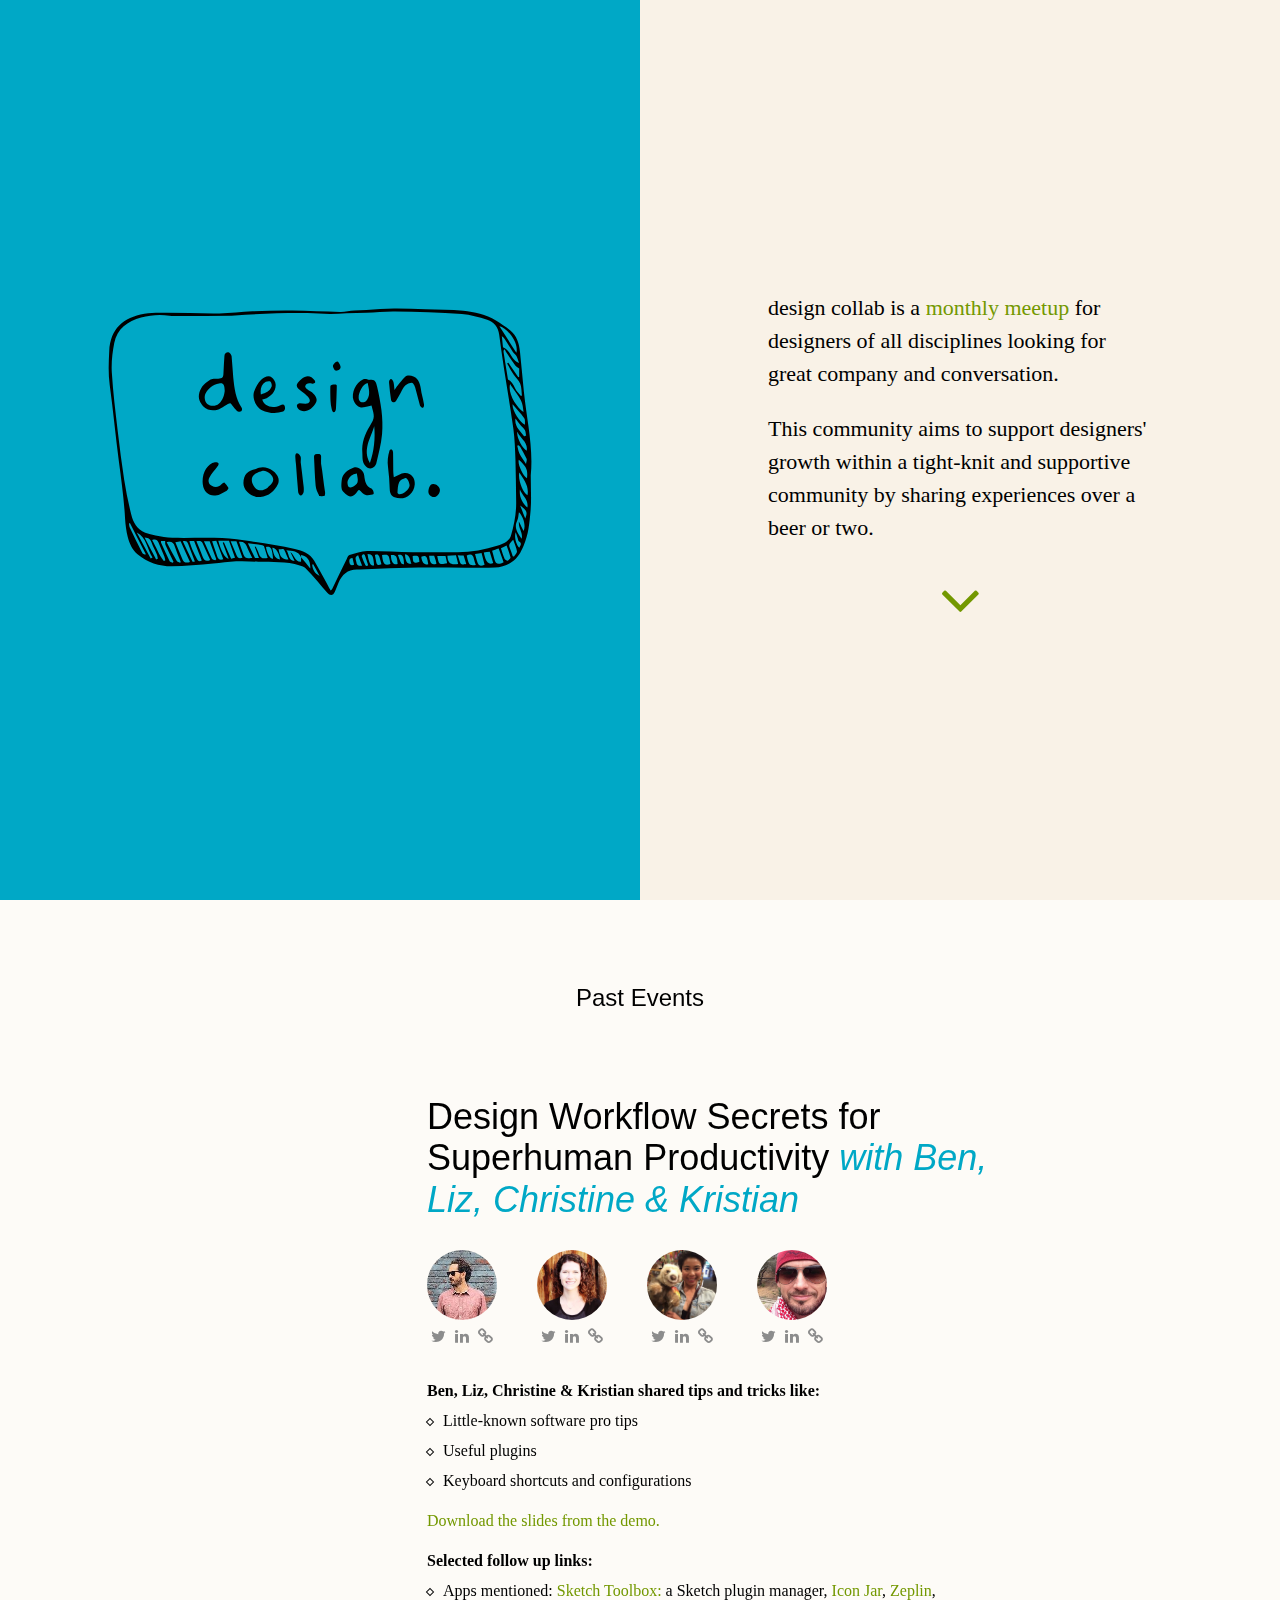
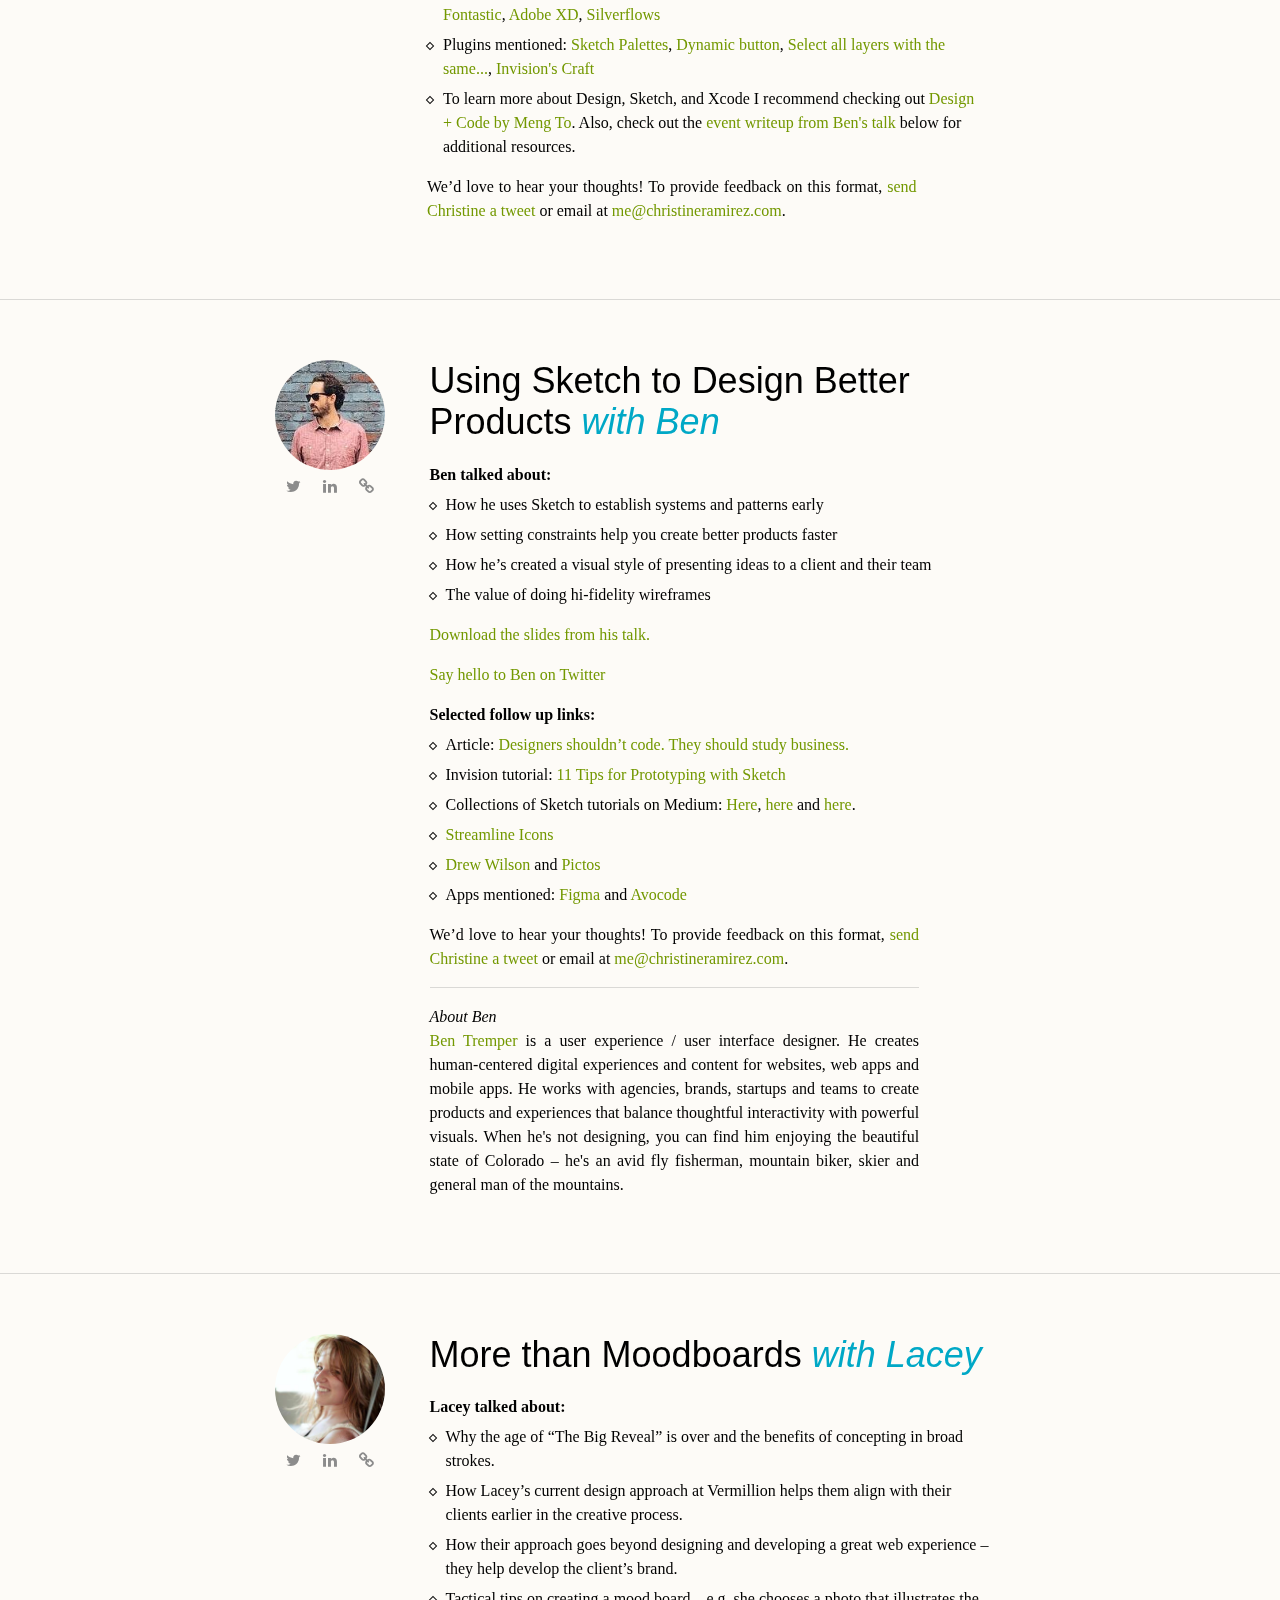
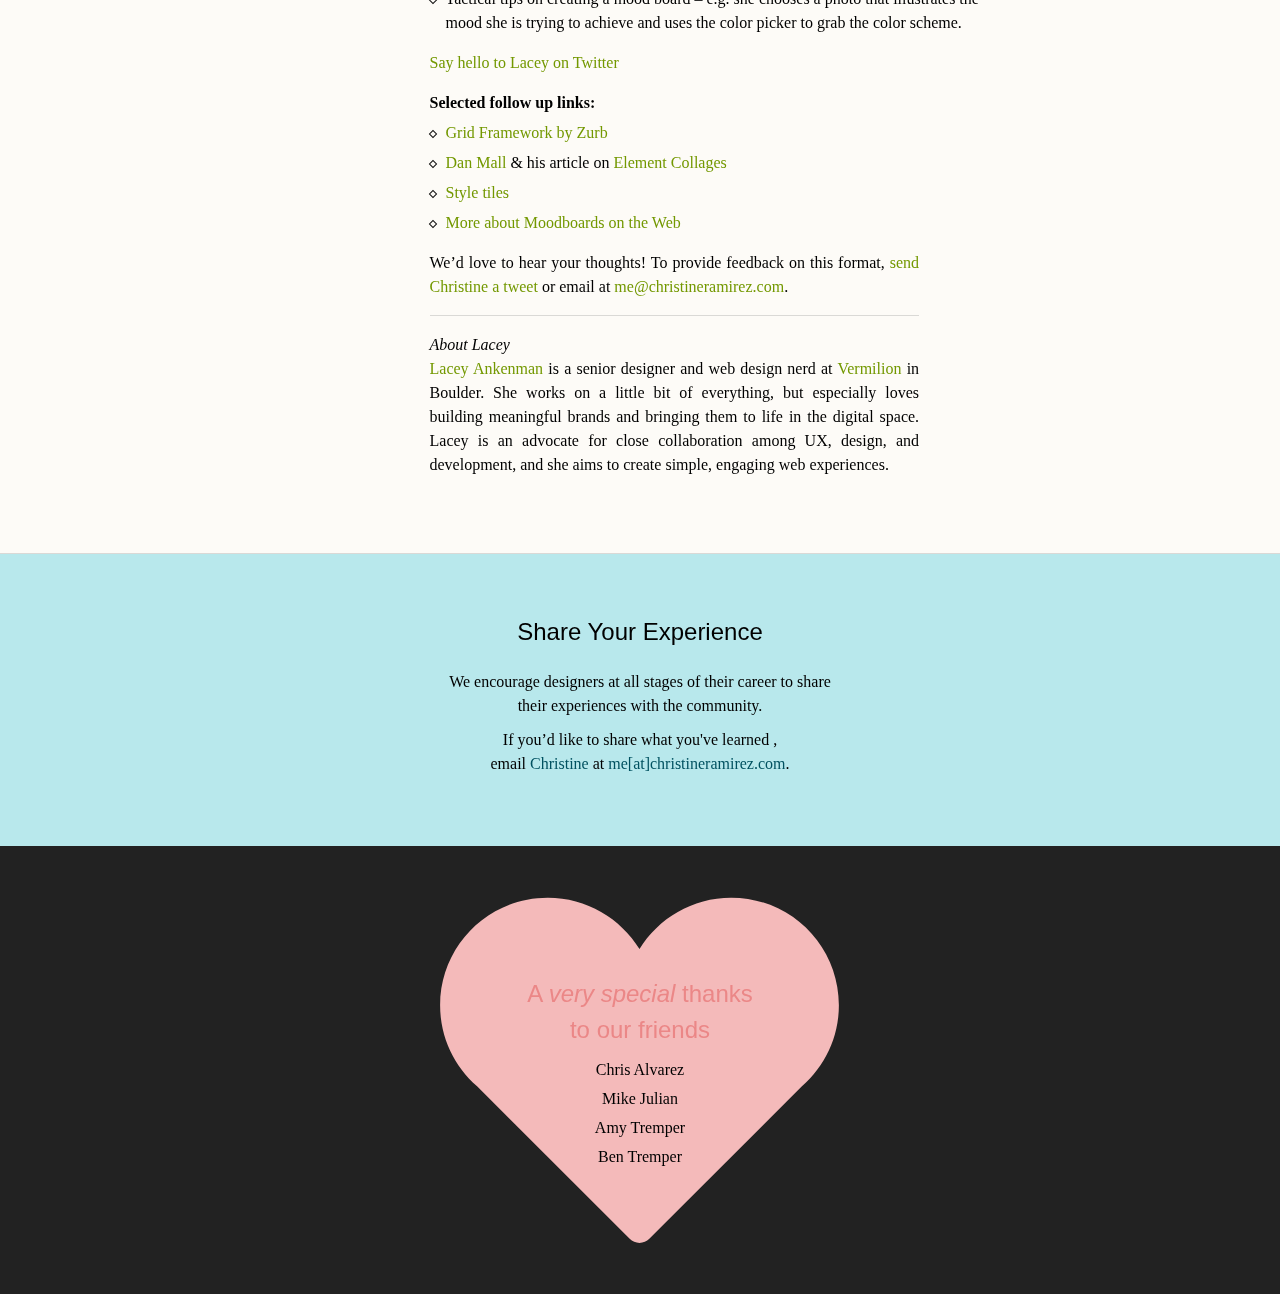
==== commit fe5d38f5: "Merge pull request #9 from christineramirez/links-i-forgot" ====
--- a/index.html
+++ b/index.html
@@ -131,8 +131,11 @@
             <h4 class="strong">Selected follow up links:</h4>
 
             <ul class="diamond">
-              <li>Apps mentioned: <a href="http://sketchtoolbox.com/" target="_blank">Sketch Toolbox:</a> a Sketch plugin manager, <a href="http://geticonjar.com" target="_blank">Icon Jar</a>, <a href="http://fontastic.me/" target="_blank">Fontastic</a>, <a href="http://www.adobe.com/products/experience-design.html" target="_blank">Adobe XD</a>, <a href="http://silverflows.com/" target="_blank">Silverflows</a></li>
+              <li>Apps mentioned: <a href="http://sketchtoolbox.com/" target="_blank">Sketch Toolbox:</a> a Sketch plugin manager, <a href="http://geticonjar.com" target="_blank">Icon Jar</a>, <a href="https://zeplin.io/" target="_blank">Zeplin</a>, 
+   <a href="http://fontastic.me/" target="_blank">Fontastic</a>, <a href="http://www.adobe.com/products/experience-design.html" target="_blank">Adobe XD</a>, <a href="http://silverflows.com/" target="_blank">Silverflows</a></li>
               <li>Plugins mentioned: <a href="https://github.com/andrewfiorillo/sketch-palettes" target="_blank">Sketch Palettes</a>, <a href="https://github.com/fuggfuggfugg/sketch-dynamic-button-3.5" target="_blank">Dynamic button</a>, <a href="https://github.com/wonderbit/sketch-select-similar-layers" target="_blank">Select all layers with the same...</a>, <a href="https://www.invisionapp.com/craft" target="_blank">Invision's Craft</a></li>
+              <li>To learn more about Design, Sketch, and Xcode I recommend checking out <a href="https://designcode.io/" target="_blank">Design + Code by Meng To</a>. Also, check out the <a href="#sketchben">event writeup from Ben's talk</a> below for additional resources.</li>
+
             </ul>
 
             <p>We’d love to hear your thoughts! To provide feedback on this format, <a href="https://twitter.com/stylefunky" target="_blank">send Christine a tweet</a> or email at <a href="mailto:me@christineramirez.com" target="_blank">me@christineramirez.com</a>.</p>
@@ -140,49 +143,6 @@
             </div>
         </div>
 
-        <!-- Cast Iron Design -->
-        <div class="event-wrapper">
-          <div class="speaker-info">
-            <div class="speaker-img"><img src="img/speaker_castirondesign.png" alt="Cast Iron Design" title="Cast Iron Design" width="113" height="113"></div>
-            <ul class="speaker-elsewhere">
-              <li><a href="https://twitter.com/bentremper?lang=en" target="_blank"><i class="fa fa-twitter" title="Twitter"></i></a></li>
-              <li><a href="https://www.linkedin.com/in/bentremper" target="_blank"><i class="fa fa-linkedin" title="LinkedIn"></i></a></li>
-              <li><a href="http://www.bentremper.com/" target="_blank"><i class="fa fa-link" title="Personal Site"></i></a></li>
-              <!-- <li><a href="mailto:bentremper@gmail.com"><i class="fa fa-envelope" title="Email"></i></a></li> -->
-            </ul>
-          </div>
-          <div class="event-info">
-            <h3>Earth Day <span>with Cast Iron Design</span></h3>
-
-            <h4 class="strong">Ben talked about:</h4>
-            <ul class="diamond">
-              <li>How he uses Sketch to establish systems and patterns early</li>
-              <li>How setting constraints help you create better products faster</li>
-              <li>How he’s created a visual style of presenting ideas to a client and their team</li>
-              <li>The value of doing hi-fidelity wireframes</li>
-            </ul>
-
-            <p><a href="doc/16-02-18-SketchwithBen.pdf" target="_blank">Download the slides from his talk.</a></p>
-
-            <p><a href="https://twitter.com/bentremper" target="_blank">Say hello to Ben on Twitter</a></p>
-            <h4 class="strong">Selected follow up links:</h4>
-
-            <ul class="diamond">
-              <li>Article: <a href="https://medium.com/@joshuantaylor/designers-shouldn-t-code-they-should-study-business-dc3e7e203d39#.wobc15x5s" target="_blank">Designers shouldn’t code. They should study business.</a></li>
-              <li>Invision tutorial: <a href="http://blog.invisionapp.com/11-tips-for-prototyping-with-sketch/" target="_blank">11 Tips for Prototyping with Sketch</a></li>
-              <li>Collections of Sketch tutorials on Medium: <a href="https://medium.com/sketch-app" target="_blank">Here</a>, <a href="https://medium.com/sketch-app-sources" target="_blank">here</a> and <a href="https://medium.com/sketch-tricks" target="_blank">here</a>.</li>
-              <li><a href="http://www.streamlineicons.com/" target="_blank">Streamline Icons</a></li>
-              <li><a href="https://twitter.com/pictos" target="_blank">Drew Wilson</a> and <a href="http://pictos.cc/" target="_blank">Pictos</a></li>
-              <li>Apps mentioned: <a href="https://www.figma.com/" target="_blank">Figma</a> and <a href="http://avocode.com/" target="_blank">Avocode</a></li>
-            </ul>
-
-            <p>We’d love to hear your thoughts! To provide feedback on this format, <a href="https://twitter.com/stylefunky" target="_blank">send Christine a tweet</a> or email at <a href="mailto:me@christineramirez.com" target="_blank">me@christineramirez.com</a>.</p>
-            <hr />
-
-            <h5>About Ben</h5>
-            <p class="clear-margin-top"><a href="http://www.bentremper.com/" target="_blank">Ben Tremper</a> is a user experience / user interface designer. He creates human-centered digital experiences and content for websites, web apps and mobile apps. He works with agencies, brands, startups and teams to create products and experiences that balance thoughtful interactivity with powerful visuals. When he's not designing, you can find him enjoying the beautiful state of Colorado – he's an avid fly fisherman, mountain biker, skier and general man of the mountains.</p>
-          </div>
-        </div>
 
         <!-- Ben Tremper -->
         <div class="event-wrapper">
@@ -196,7 +156,7 @@
             </ul>
           </div>
           <div class="event-info">
-            <h3>Using Sketch to Design Better Products <span>with Ben</span></h3>
+            <h3 id="sketchben">Using Sketch to Design Better Products <span>with Ben</span></h3>
 
             <h4 class="strong">Ben talked about:</h4>
             <ul class="diamond">
